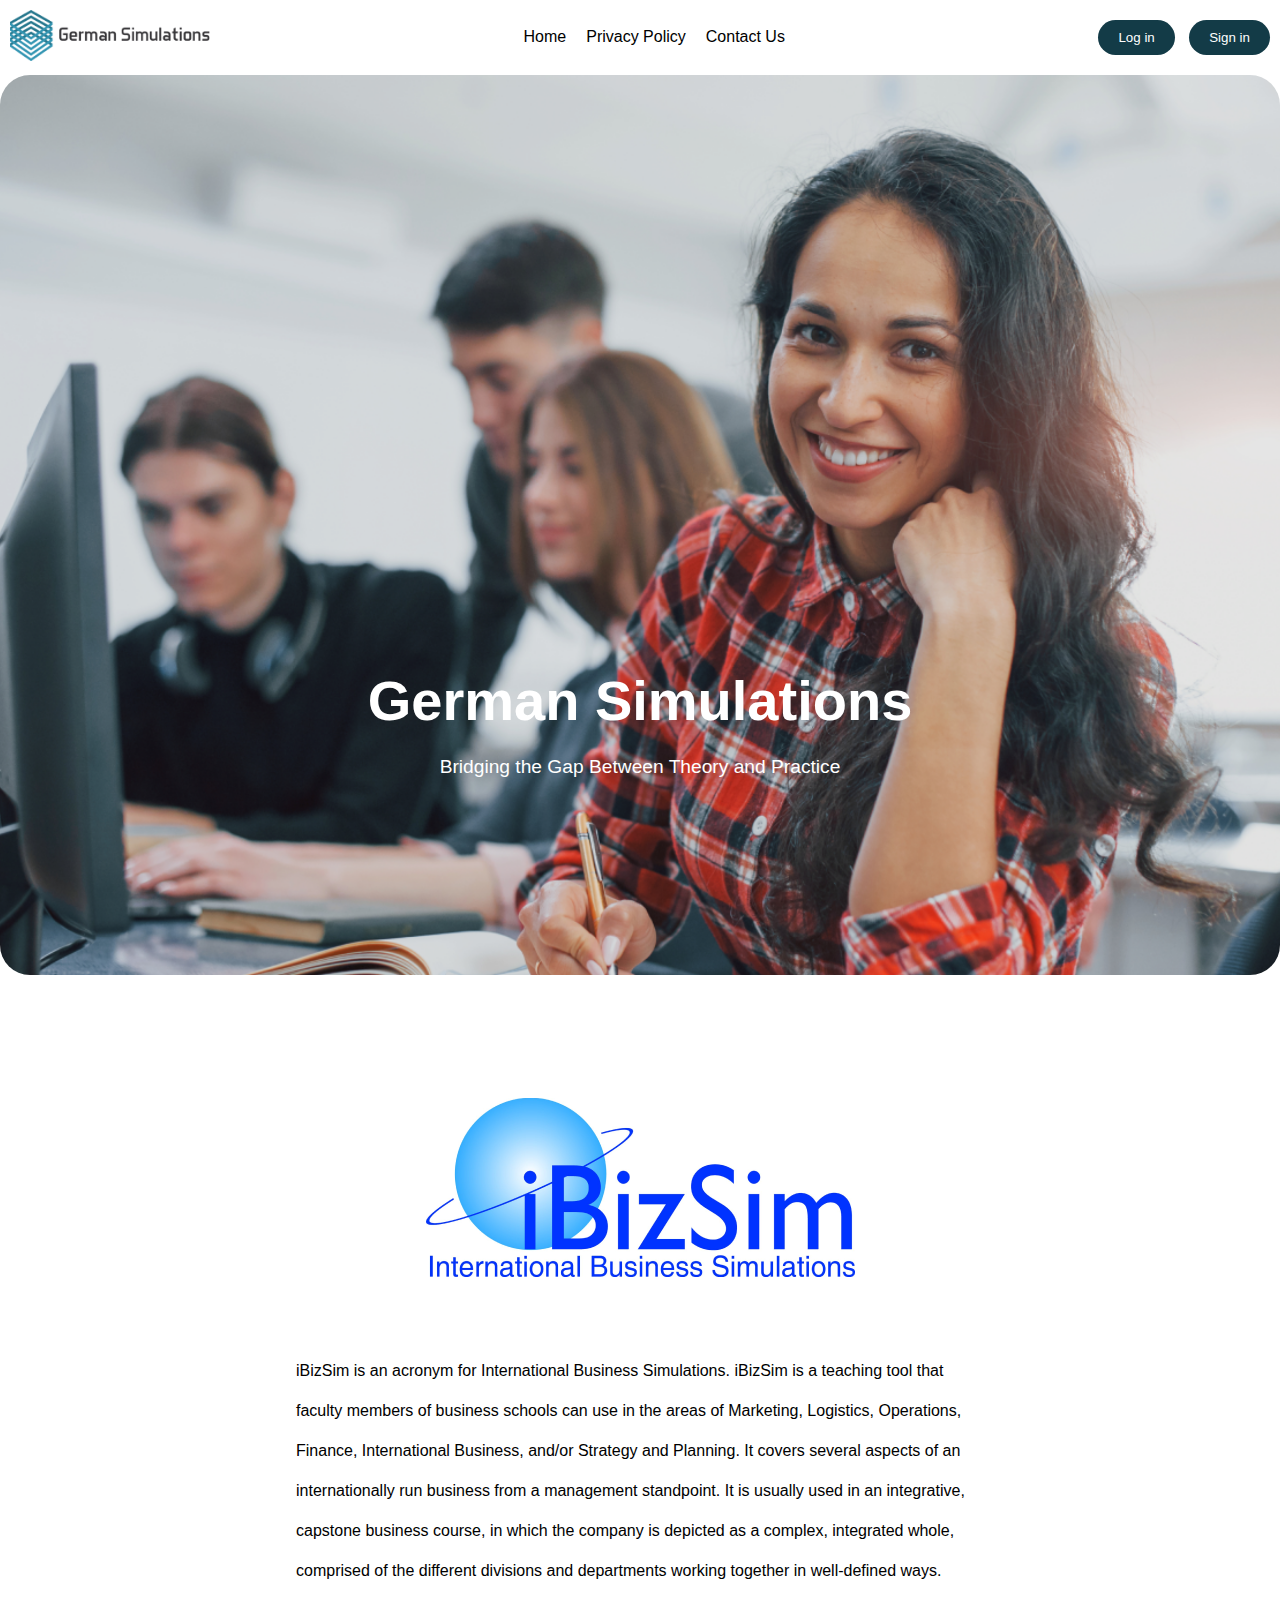
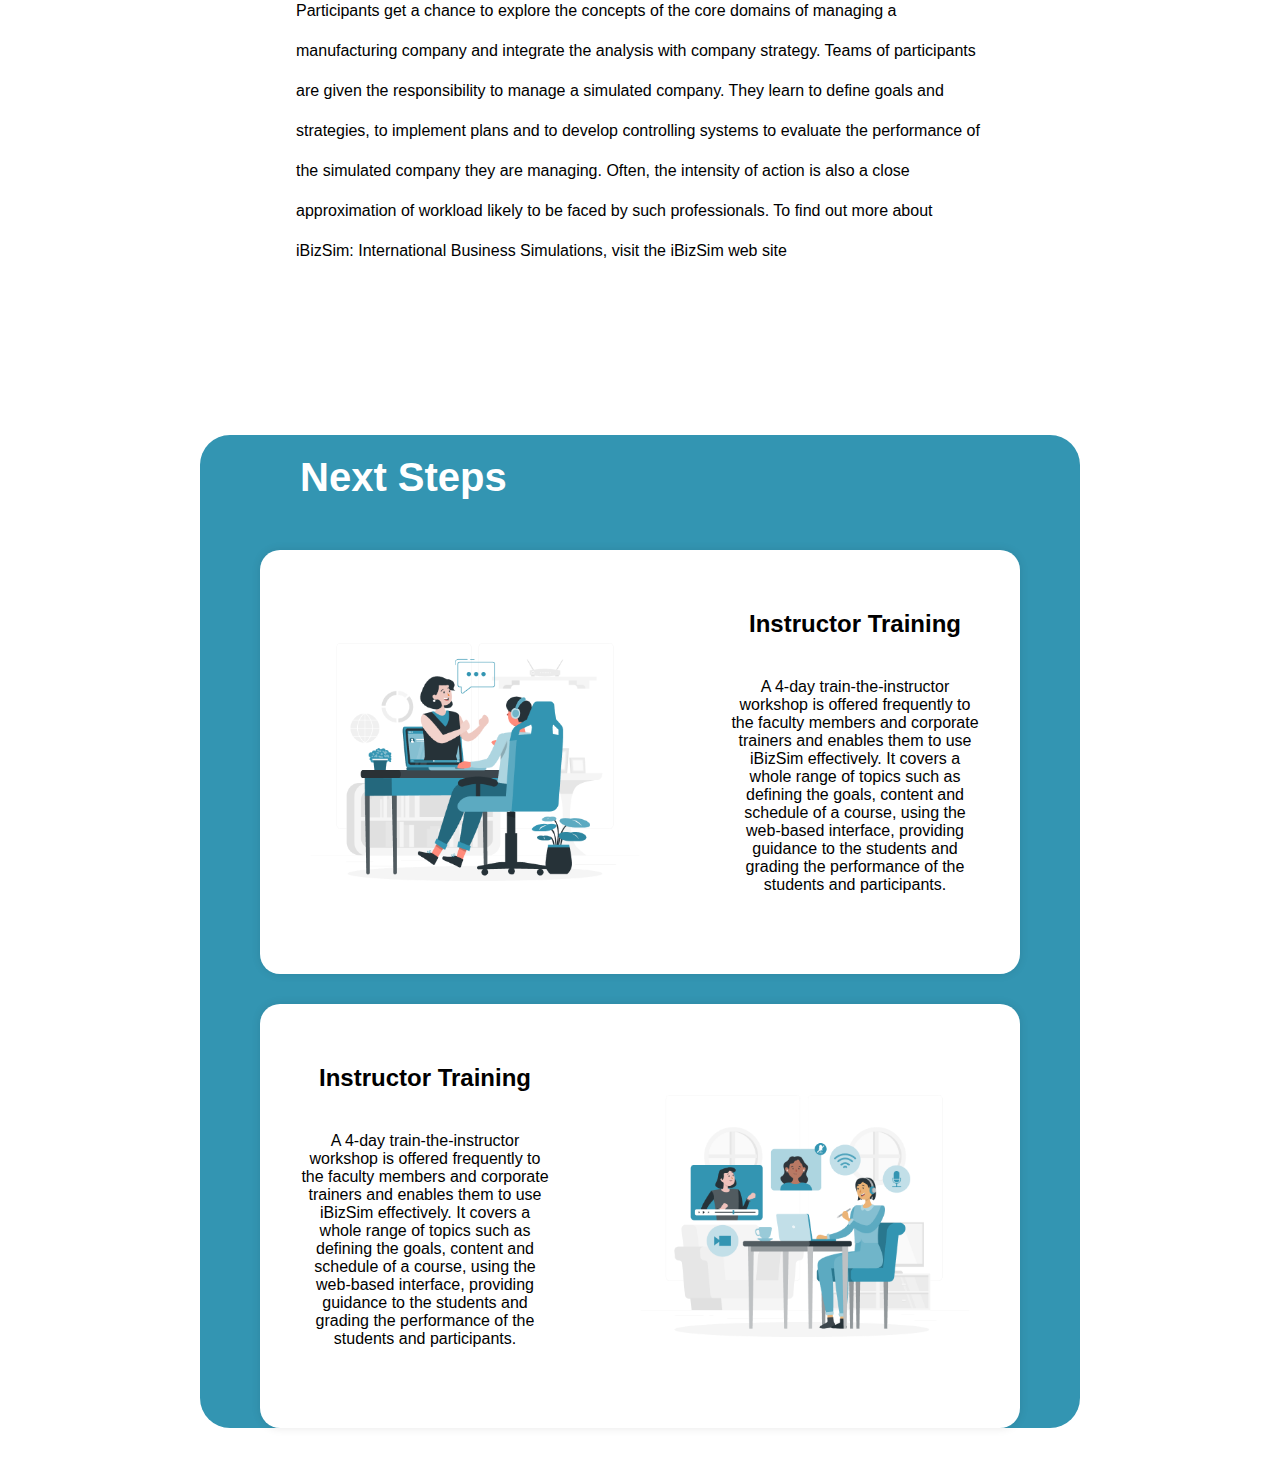
==== index.html @ 4145ba63 "complete half of the website" ====
<!DOCTYPE html>
<html lang="en">
<head>
    <meta charset="UTF-8">
    <meta name="viewport" content="width=device-width, initial-scale=1.0">
    <title>German Simulations </title>
    <link rel="stylesheet" href="style.css">
</head>
<body>
    <!-- navbar -->
    <nav class="navbar">
        <div class="navbar-logo">
            <img src="./assets/images/logo.png" alt="Logo">
        </div>
        <ul class="navbar-pages">
            <li><a href="#home">Home</a></li>
            <li><a href="#">Privacy Policy</a></li>
            <li><a href="#">Contact Us</a></li>
        </ul>
        <div class="navbar-buttons">
            <button> Log in </button>
            <button> Sign in </button>
        </div>
    </nav>
    <!-- navbar -->
    <!-- Home Section -->
    <section class="home-section">
        <div class="home-content">
            <h1>German Simulations</h1>
            <p>Bridging the Gap Between Theory and Practice</p>
        </div>
    </section>
    <!-- Home Section -->

    <!-- about section -->
 
    <!-- about section -->

    <!-- paragraph -->
    <section class="image-section">
        <div class="image-container">
            <img src="./assets/images/symbol.png" alt="Image">
        </div>
        <div class="text-container">
            <div class="paragraph-container">
                <p>
                    iBizSim is an acronym for International Business Simulations. iBizSim is a teaching tool that faculty members of business schools can use in the areas of Marketing, Logistics, Operations, Finance, International Business, and/or Strategy and Planning.
                    It covers several aspects of an internationally run business from a management standpoint. It is usually used in an integrative, capstone business course, in which the company is depicted as a complex, integrated whole, comprised of the different divisions and departments working together in well-defined ways. Participants get a chance to explore the concepts of the core domains of managing a manufacturing company and integrate the analysis with company strategy.
                    Teams of participants are given the responsibility to manage a simulated company. They learn to define goals and strategies, to implement plans and to develop controlling systems to evaluate the performance of the simulated company they are managing. Often, the intensity of action is also a close approximation of workload likely to be faced by such professionals.
                    To find out more about iBizSim: International Business Simulations, visit the iBizSim web site
                </p>
            </div>
        </div>
    </section>
    <!-- paragraph -->
    <!-- Next Steps -->
        <section class="container">
            <div class="container-content">
                <h1>Next Steps</h1>
            </div>
            <div class="card">
                <div class="left-part">
                    <img src="./assets/images/Group 8.png" alt="Image">
                </div>
                <div class="right-part">
                    <h2>Instructor Training</h2>
                    <p>A 4-day train-the-instructor workshop is offered frequently to the faculty members and corporate trainers and enables them to use iBizSim effectively. It covers a whole range of topics such as defining the goals, content and schedule of a course, using the web-based interface, providing guidance to the students and grading the performance of the students and participants.</p>
                </div>
            </div>
            <div class="card-2">
                <div class="right-part">
                    <h2>Instructor Training</h2>
                    <p>A 4-day train-the-instructor workshop is offered frequently to the faculty members and corporate trainers and enables them to use iBizSim effectively. It covers a whole range of topics such as defining the goals, content and schedule of a course, using the web-based interface, providing guidance to the students and grading the performance of the students and participants.</p>
                </div>
                <div class="left-part">
                    <img src="./assets/images/Group 7.png" alt="Image">
                </div>
            </div>
        </section>
    <!-- Next Steps -->

</body>
</html>
---- style.css ----
*{
    margin: 0;
    padding: 0;
    box-sizing: border-box;
}

body {
    margin: 0;
    font-family: Arial, sans-serif;
}

/* navabr */
.navbar {
    display: flex;
    justify-content: space-between;
    align-items: center;
    background-color: #fff;
    padding: 10px;
    margin: auto;
    border-radius: 30px;
}

.navbar-logo img {
    width: 200px; 
}

.navbar-pages {
    list-style: none;
    margin: 0;
    padding: 0;
    display: flex;
}

.navbar-pages li {
    margin-right: 20px;
}

.navbar-pages li:last-child {
    margin-right: 0;
}

.navbar-pages a {
    color: black;
    text-decoration: none;
}

.navbar-buttons button {
    padding: 10px 20px;
    background-color: #133B47;
    color: white;
    border: none;
    border-radius: 20px;
    cursor: pointer;
}

.navbar-buttons button:not(:last-child) {
    margin-right: 10px;
}
/* navabr */

/* home section */

.home-section {
    background-image:url(./assets/images/home.png); 
    background-size: cover;
    background-position: center;
    height: 100vh; 
    display: flex;
    justify-content: center;
    align-items: center;
    text-align: center;
    color: white;
    margin: auto;
    border-radius: 30px;
}

.home-content {
    max-width: 600px;
    padding-top: 400px;
}

.home-content h1 {
    font-size: 3.5rem;
    margin-bottom: 20px;
}

.home-content p {
    font-size: 1.2rem;
    line-height: 1.5;
}

/* home section */

/* about section  */

/* about section  */

/* Paraggraph */
.image-section {
    display: flex;
    flex-direction: column;
    justify-content: center;
    align-items: center;
    height: 100vh; 
    background-color: #ffffff;
    border-radius: 30px;
    margin: 80px 0px;
}

.image-container img {
    max-width: 100%; 
}

.text-container {
    background-color: #ffffff; 
    padding: 40px; 
    border-radius: 8px; 
    margin-top: 30px; 
    text-align: start; 
    max-width: 60%; 
}

.paragraph-container p {
    font-size: 1rem;
    line-height: 2.5;
}

/* Paragrapg */

/* Next Step */
    .container{
        background-color: #3395B2;
        margin: 20px 200px 20px 200px;
        border-radius: 30px;
    }

    .container-content{
        padding: 20px 100px 20px 100px;
    }

    .container .container-content h1{
        font-size: 2.5rem;
        color: #ffffff;
        font-weight:bold;
    }

    .card {
        max-width: 500px;
        background-color: white;
        border-radius: 20px;
        overflow: hidden;
        box-shadow: 0 0 10px rgba(0, 0, 0, 0.1);
        display: flex;
        justify-content: center;
        max-width: 100%;
        margin: 30px 60px 30px 60px;

    }

    .card-2{
        max-width: 500px;
        background-color: white;
        border-radius: 20px;
        overflow: hidden;
        box-shadow: 0 0 10px rgba(0, 0, 0, 0.1);
        display: flex;
        justify-content: center;
        max-width: 100%;
        margin: 30px 60px 30px 60px;
    }
    
    .left-part,
    .right-part {
        padding: 20px 50px 20px 50px;
    }
    
    .left-part {
        flex: 1;
        display: flex;
        justify-content: center;
        align-items: center;
        text-align: center;
    }
    
    .left-part img {
        max-width: 100%;
        max-height: 100%;
        object-fit: cover;
    }
    
    .right-part {
        flex: 1;
        object-fit: cover;
        padding: 60px 0px 60px 0px;
        
    }
    
    .right-part h2 {
        margin-top: 0;
        text-align: center;
        font-weight: bold;
    }
    
    .right-part p{
        text-align: center;
        padding: 40px 40px 20px 40px;
    }
    
/* Next Step */
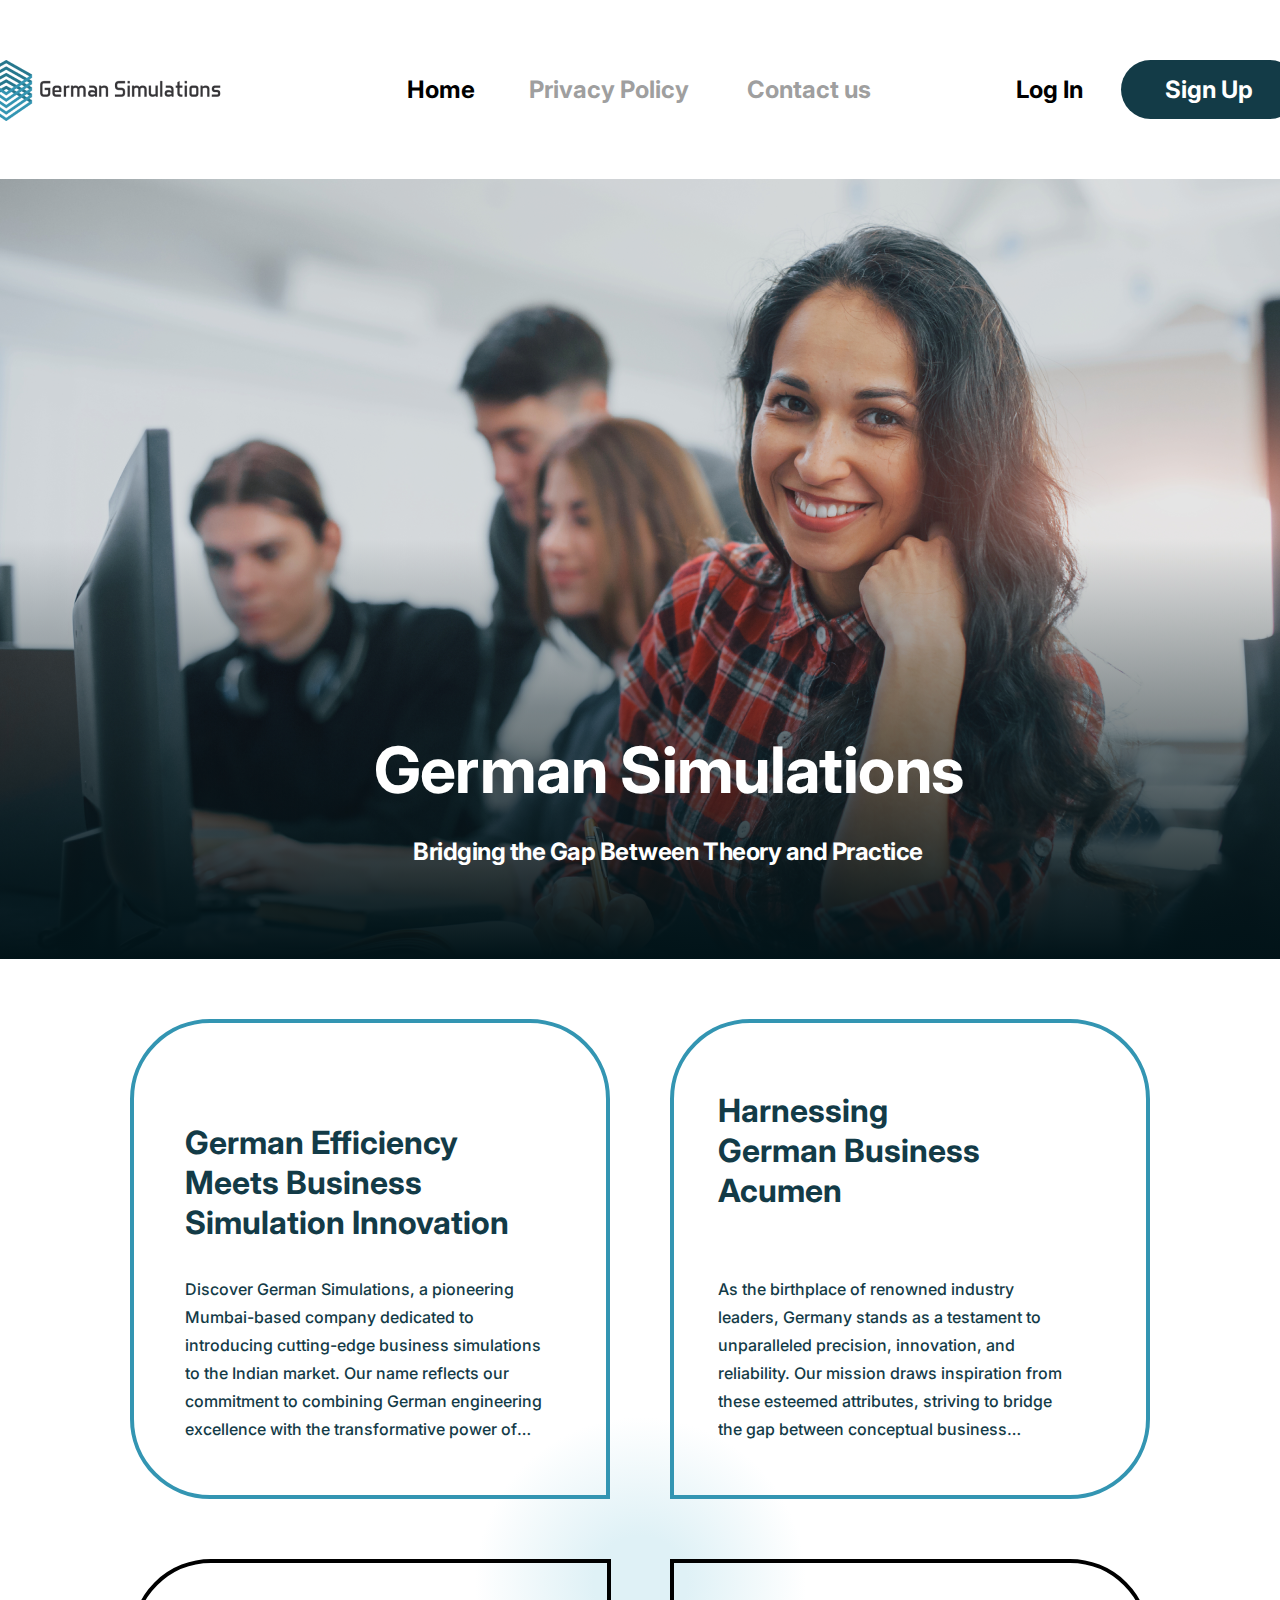
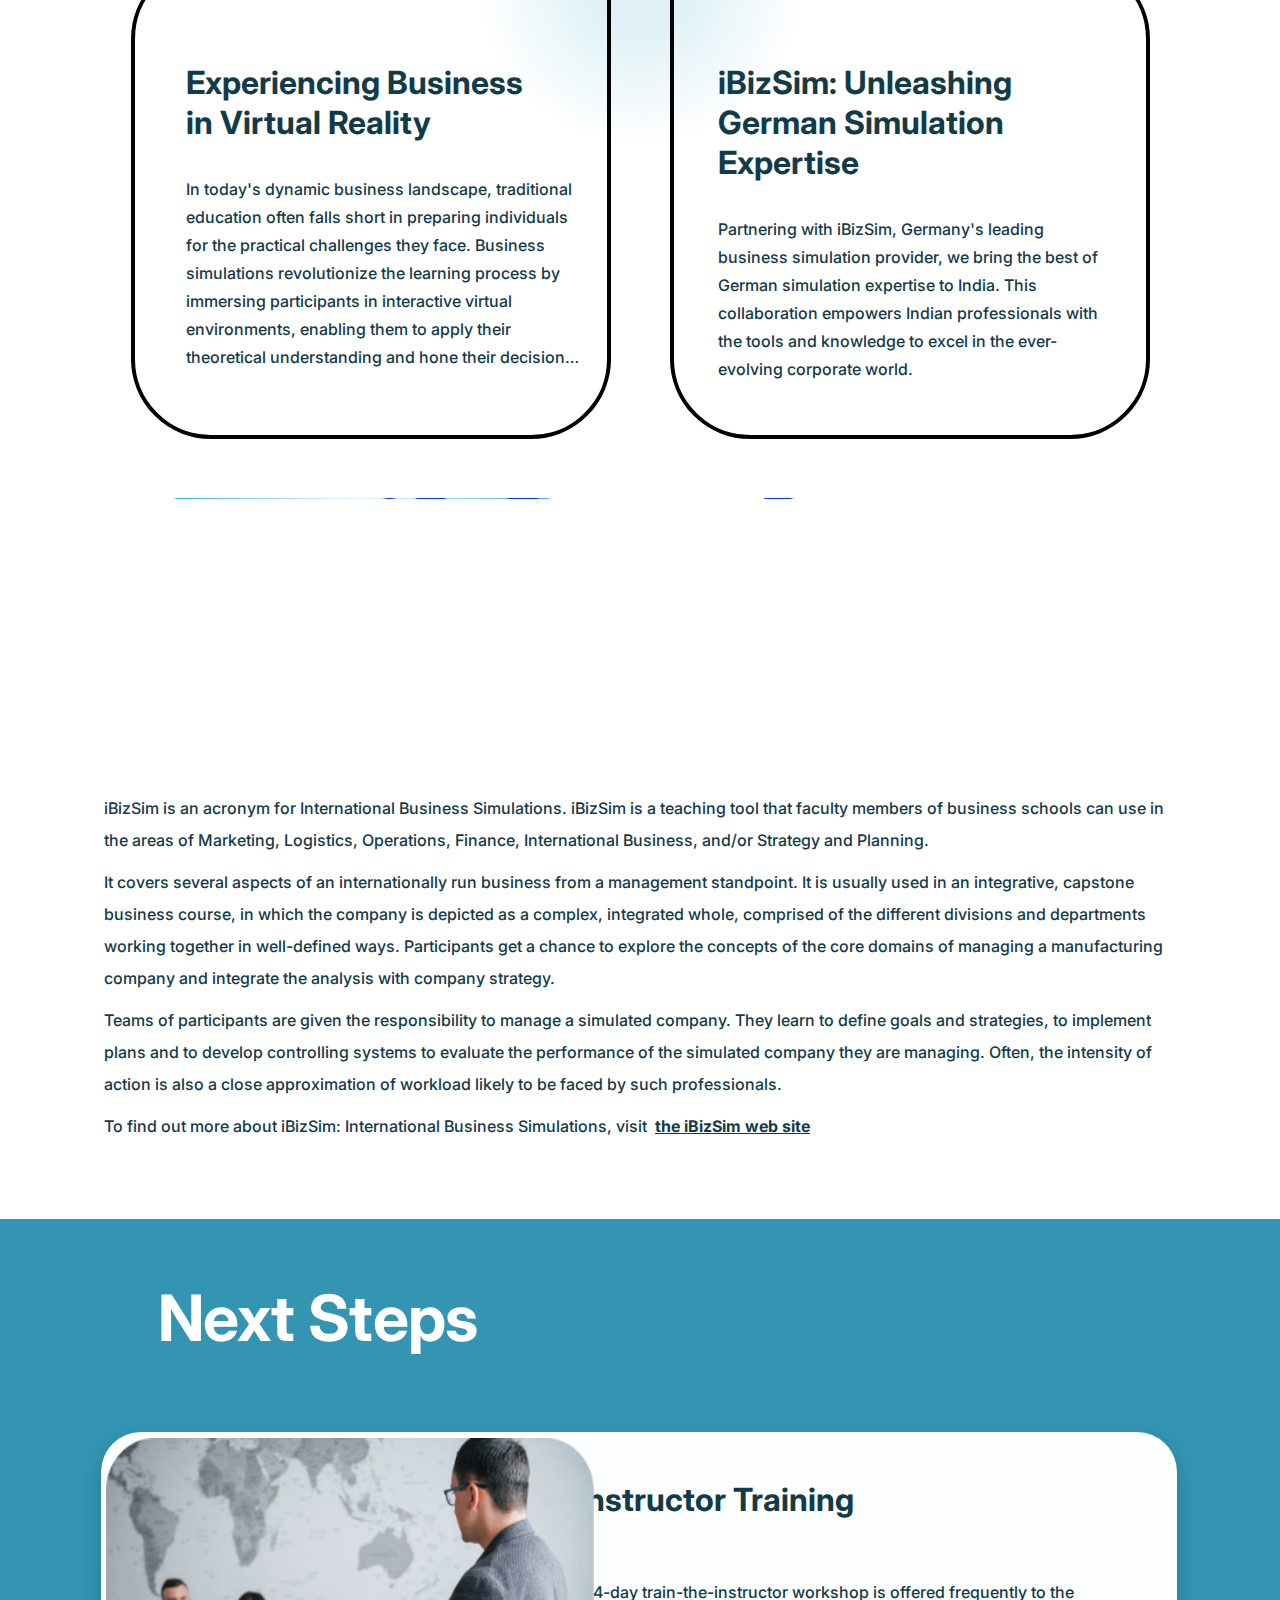
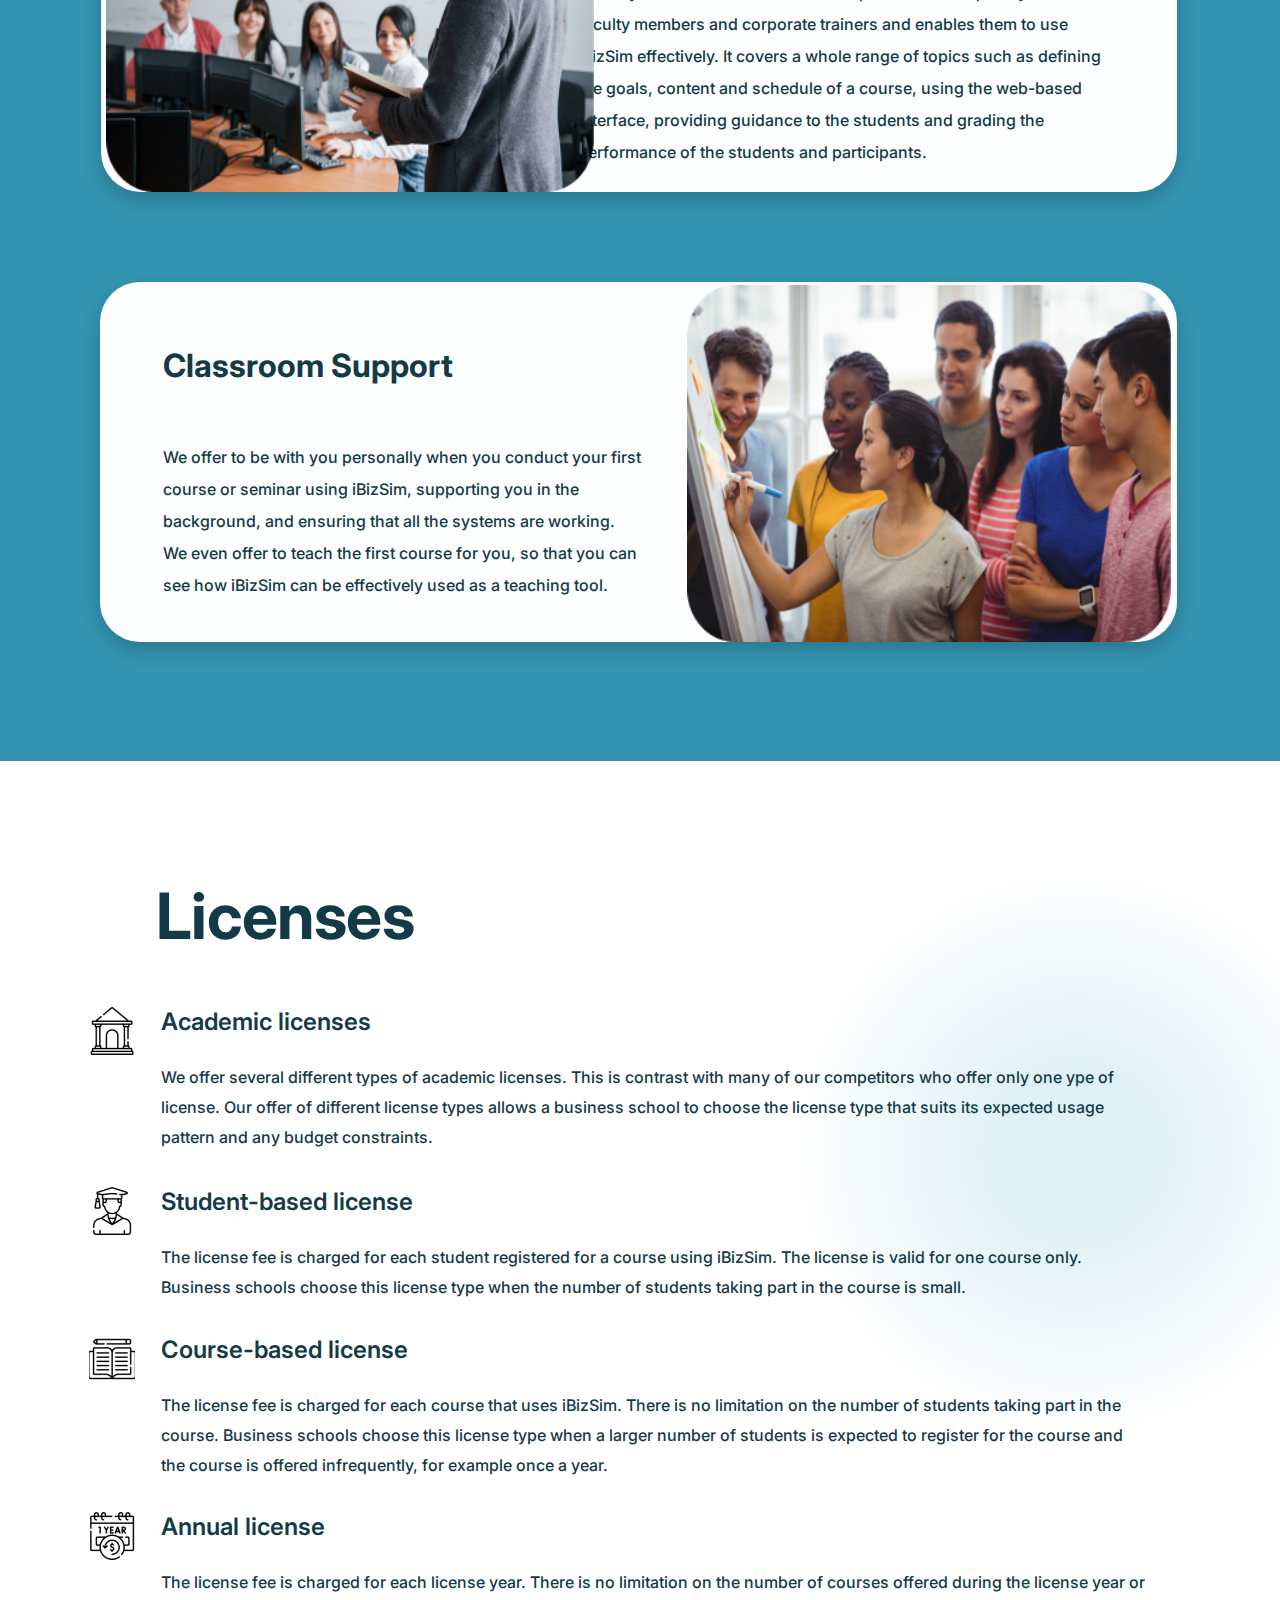
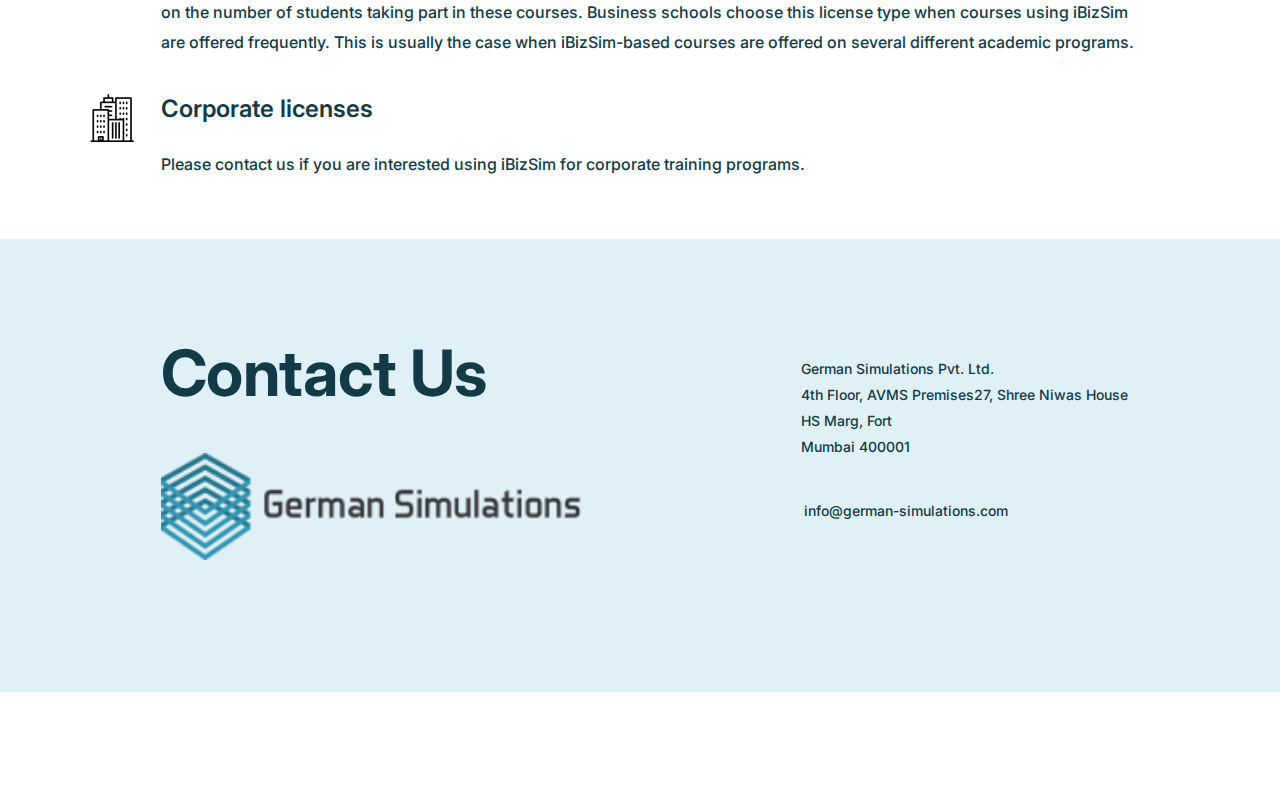
==== commit 59627125: "main Index file is done" ====
--- a/index.html
+++ b/index.html
@@ -1,83 +1,271 @@
-<!DOCTYPE html>
-<html lang="en">
+<html>
+
 <head>
-    <meta charset="UTF-8">
-    <meta name="viewport" content="width=device-width, initial-scale=1.0">
-    <title>German Simulations </title>
+    <meta charset="utf-8">
+    <meta name=description content="This site was generated with Anima. www.animaapp.com" />
+    <link rel="shortcut icon" type=image/png href="https://animaproject.s3.amazonaws.com/home/favicon.png" />
+    <meta name="viewport" content="width=1440, maximum-scale=1.0">
+    <link rel="shortcut icon" type="image/png" href="https://animaproject.s3.amazonaws.com/home/favicon.png">
     <link rel="stylesheet" href="style.css">
 </head>
-<body>
-    <!-- navbar -->
-    <nav class="navbar">
-        <div class="navbar-logo">
-            <img src="./assets/images/logo.png" alt="Logo">
-        </div>
-        <ul class="navbar-pages">
-            <li><a href="#home">Home</a></li>
-            <li><a href="#">Privacy Policy</a></li>
-            <li><a href="#">Contact Us</a></li>
-        </ul>
-        <div class="navbar-buttons">
-            <button> Log in </button>
-            <button> Sign in </button>
-        </div>
-    </nav>
-    <!-- navbar -->
-    <!-- Home Section -->
-    <section class="home-section">
-        <div class="home-content">
-            <h1>German Simulations</h1>
-            <p>Bridging the Gap Between Theory and Practice</p>
-        </div>
-    </section>
-    <!-- Home Section -->
-
-    <!-- about section -->
- 
-    <!-- about section -->
-
-    <!-- paragraph -->
-    <section class="image-section">
-        <div class="image-container">
-            <img src="./assets/images/symbol.png" alt="Image">
-        </div>
-        <div class="text-container">
-            <div class="paragraph-container">
-                <p>
-                    iBizSim is an acronym for International Business Simulations. iBizSim is a teaching tool that faculty members of business schools can use in the areas of Marketing, Logistics, Operations, Finance, International Business, and/or Strategy and Planning.
-                    It covers several aspects of an internationally run business from a management standpoint. It is usually used in an integrative, capstone business course, in which the company is depicted as a complex, integrated whole, comprised of the different divisions and departments working together in well-defined ways. Participants get a chance to explore the concepts of the core domains of managing a manufacturing company and integrate the analysis with company strategy.
-                    Teams of participants are given the responsibility to manage a simulated company. They learn to define goals and strategies, to implement plans and to develop controlling systems to evaluate the performance of the simulated company they are managing. Often, the intensity of action is also a close approximation of workload likely to be faced by such professionals.
-                    To find out more about iBizSim: International Business Simulations, visit the iBizSim web site
-                </p>
+
+<body style="margin: 0;background: #ffffff;"><input type="hidden" id="anPageName" name="page" value="german-3">
+    <div class="container-center-horizontal">
+        <div class="german-3 screen " data-id="1:654">
+            <div class="ellipse-1-cBLxex ellipse-1" data-id="1:655"></div>
+            <div class="rectangle-10-cBLxex rectangle-10" data-id="1:656"></div>
+            <div class="group-35-cBLxex" data-id="1:657"><img class="cheerful-brunette-gr-VUL63L anima-loading-result"
+                    data-id="1:658" src="./assets/images/home.png"
+                    alt="cheerful-brunette-group-young-people-casual-clothes-working-modern-office"
+                    onerror="this.style.visibility='hidden';" style="visibility: visible;">
+                <div class="contact-VUL63L" data-id="1:659">
+                    <div class="rectangle-7-jqZ4xx" data-id="1:660"></div><img
+                        class="line-1-jqZ4xx anima-loading-result" data-id="1:661"
+                        src="blob:null/0c5be0a2-3efd-4be8-be49-e475bd2fe56c" alt="Line 1"
+                        onerror="this.style.visibility='hidden';" style="visibility: visible;">
+                    <div class="group-32-jqZ4xx" data-id="1:662">
+                        <div class="contact-us-G2wJAz contact-us heading-1" data-id="1:663">Contact Us</div><img
+                            class="logo-german-simulations-2-G2wJAz anima-loading-result" data-id="1:664"
+                            src="./assets/images/logo.png" alt="Logo-German-Simulations 2"
+                            onerror="this.style.visibility='hidden';" style="visibility: visible;">
+                        <div class="infogerman-simulationscom-G2wJAz inter-medium-elephant-14px" data-id="1:665">
+                            info@german-simulations.com</div>
+                        <div class="flex-container-1666-G2wJAz" data-id="1:666-container">
+                            <div class="text0-1666-Ud1LRJ inter-medium-elephant-14px" data-id="1:666-text0"><span
+                                    class="span0-qr206N inter-medium-elephant-14px">German Simulations Pvt.
+                                    Ltd.<br></span></div>
+                            <div class="text1-1666-Ud1LRJ inter-medium-elephant-14px" data-id="1:666-text1"><span
+                                    class="span1-x9xtZW inter-medium-elephant-14px">4th Floor, AVMS Premises27, Shree
+                                    Niwas House<br></span></div>
+                            <div class="text2-1666-Ud1LRJ inter-medium-elephant-14px" data-id="1:666-text2"><span
+                                    class="span2-sMzVcm inter-medium-elephant-14px">HS Marg, Fort<br></span></div>
+                            <div class="text3-1666-Ud1LRJ inter-medium-elephant-14px" data-id="1:666-text3"><span
+                                    class="span3-hHz05Z inter-medium-elephant-14px">Mumbai 400001</span></div>
+                        </div><img class="location-G2wJAz anima-loading-result" data-id="1:667"
+                            src="blob:null/a628a843-8f19-4007-8391-7d70aaaebe7b" alt="Location"
+                            onerror="this.style.visibility='hidden';" style="visibility: visible;"><img
+                            class="email-G2wJAz anima-loading-result" data-id="1:668"
+                            src="blob:null/79863e03-24dd-4485-846d-84b7272f0af6" alt="Email"
+                            onerror="this.style.visibility='hidden';" style="visibility: visible;">
+                    </div>
+                    <div class="rectangle-11-jqZ4xx" data-id="1:669"></div>
+                </div>
+                <div class="top-VUL63L" data-id="1:670"><img class="logo-Fe4Pw2 anima-loading-result" data-id="1:671"
+                        src="./assets/images/logo.png" alt="logo"
+                        onerror="this.style.visibility='hidden';" style="visibility: visible;">
+                    <div class="center-Fe4Pw2" data-id="1:672">
+                        <div class="home-73qDqj" data-id="1:673">Home</div>
+                        <div class="privacy-policy-73qDqj" data-id="1:674">Privacy Policy</div>
+                        <div class="contact-us-73qDqj contact-us" data-id="1:675">Contact us</div>
+                    </div>
+                    <div class="login-Fe4Pw2" data-id="1:676">
+                        <div class="log-in-TRzB4R" data-id="1:677">Log In</div>
+                        <div class="group-5-TRzB4R" data-id="1:678">
+                            <div class="rectangle-3-EVsJRO" data-id="1:679"></div>
+                            <div class="sign-up-EVsJRO" data-id="1:680">Sign Up</div>
+                        </div>
+                    </div>
+                </div>
+                <div class="licenses-VUL63L licenses" data-id="1:681">
+                    <div class="ellipse-1-KKzJqU ellipse-1" data-id="1:682"></div>
+                    <div class="group-31-KKzJqU" data-id="1:683">
+                        <div class="group-17-DtM8lV" data-id="1:684">
+                            <div class="group-16-uWvJNp" data-id="1:685"><img class="museum-BQNwwV anima-loading-result"
+                                    data-id="1:686" src="./assets/images/Museum.png" alt="Museum"
+                                    onerror="this.style.visibility='hidden';" style="visibility: visible;">
+                                <div class="group-15-BQNwwV" data-id="1:687">
+                                    <div class="academic-licenses-fGebN8 inter-semi-bold-elephant-24px" data-id="1:688">
+                                        Academic licenses</div>
+                                    <p class="we-offer-several-dif-fGebN8 body-copy" data-id="1:689">We offer several
+                                        different types of academic licenses. This is contrast with many of our
+                                        competitors who offer only one ype of license. Our offer of different license
+                                        types allows a business school to choose the license type that suits its
+                                        expected usage pattern and any budget constraints.</p>
+                                </div>
+                            </div>
+                        </div>
+                        <div class="group-18-DtM8lV" data-id="1:690"><img class="graduated-E24kuO anima-loading-result"
+                                data-id="1:691" src="./assets/images/Graduated.png" alt="Graduated"
+                                onerror="this.style.visibility='hidden';" style="visibility: visible;">
+                            <div class="group-14-E24kuO" data-id="1:692">
+                                <div class="student-based-license-ecBfkF inter-semi-bold-elephant-24px" data-id="1:693">
+                                    Student-based license</div>
+                                <p class="the-license-fee-is-c-ecBfkF the-license-fee-is-c body-copy" data-id="1:694">
+                                    The license fee is charged for each student registered for a course using iBizSim.
+                                    The license is valid for one course only. Business schools choose this license type
+                                    when the number of students taking part in the course is small.</p>
+                            </div>
+                        </div>
+                        <div class="group-19-DtM8lV" data-id="1:695">
+                            <div class="group-13-dF096D" data-id="1:696">
+                                <div class="course-based-license-oK7gds inter-semi-bold-elephant-24px" data-id="1:697">
+                                    Course-based license</div>
+                                <p class="the-license-fee-is-c-oK7gds the-license-fee-is-c body-copy" data-id="1:698">
+                                    The license fee is charged for each course that uses iBizSim. There is no limitation
+                                    on the number of students taking part in the course. Business schools choose this
+                                    license type when a larger number of students is expected to register for the course
+                                    and the course is offered infrequently, for example once a year.</p>
+                            </div><img class="homework-dF096D anima-loading-result" data-id="1:699"
+                                src="./assets/images/Homework.png" alt="Homework"
+                                onerror="this.style.visibility='hidden';" style="visibility: visible;">
+                        </div>
+                        <div class="group-20-DtM8lV" data-id="1:700">
+                            <div class="group-12-oGoguE" data-id="1:701">
+                                <div class="annual-license-lPxzrt inter-semi-bold-elephant-24px" data-id="1:702">Annual
+                                    license</div>
+                                <p class="the-license-fee-is-c-lPxzrt the-license-fee-is-c body-copy" data-id="1:703">
+                                    The license fee is charged for each license year. There is no limitation on the
+                                    number of courses offered during the license year or on the number of students
+                                    taking part in these courses. Business schools choose this license type when courses
+                                    using iBizSim are offered frequently. This is usually the case when iBizSim-based
+                                    courses are offered on several different academic programs.</p>
+                            </div><img class="subscription-oGoguE anima-loading-result" data-id="1:704"
+                                src="./assets/images/Subscription.png" alt="Subscription"
+                                onerror="this.style.visibility='hidden';" style="visibility: visible;">
+                        </div>
+                        <div class="group-21-DtM8lV" data-id="1:705">
+                            <div class="group-11-8hjfXH" data-id="1:706">
+                                <div class="corporate-licenses-LIbQQy inter-semi-bold-elephant-24px" data-id="1:707">
+                                    Corporate licenses</div>
+                                <p class="please-contact-us-if-LIbQQy body-copy" data-id="1:708">Please contact us if
+                                    you are interested using iBizSim for corporate training programs.</p>
+                            </div><img class="skyline-8hjfXH anima-loading-result" data-id="1:709"
+                                src="./assets/images/Skyline.png" alt="Skyline"
+                                onerror="this.style.visibility='hidden';" style="visibility: visible;">
+                        </div>
+                        <div class="licenses-DtM8lV licenses heading-1" data-id="1:710">Licenses</div>
+                    </div>
+                    <div class="rectangle-10-KKzJqU rectangle-10" data-id="1:711"></div>
+                </div>
+                <div class="ibizsim-VUL63L" data-id="1:712"><img
+                        class="i-biz-sim_-symbol_1920x803-1-JVMnbz anima-loading-result" data-id="1:713"
+                        src="blob:null/6fa53001-6d07-4c17-b419-1b9bda864199" alt="iBizSim_Symbol_1920x803 1"
+                        onerror="this.style.visibility='hidden';" style="visibility: visible;"><img
+                        class="line-2-JVMnbz anima-loading-result" data-id="1:714"
+                        src="./assets/images/symbol.png" alt="Line 2"
+                        onerror="this.style.visibility='hidden';" style="visibility: visible;">
+                    <div class="flex-container-1715-JVMnbz" data-id="1:715-container">
+                        <div class="text0-1715-ju7Dyw body-copy" data-id="1:715-text0"><span
+                                class="span0-M4yS7j body-copy">iBizSim is an acronym for International Business
+                                Simulations. iBizSim is a teaching tool that faculty members of business schools can use
+                                in the areas of Marketing, Logistics, Operations, Finance, International Business,
+                                and/or Strategy and Planning.<br></span></div>
+                        <div class="text1-1715-ju7Dyw body-copy" data-id="1:715-text1"><span
+                                class="span1-3CceJv body-copy">It covers several aspects of an internationally run
+                                business from a management standpoint. It is usually used in an integrative, capstone
+                                business course, in which the company is depicted as a complex, integrated whole,
+                                comprised of the different divisions and departments working together in well-defined
+                                ways. Participants get a chance to explore the concepts of the core domains of managing
+                                a manufacturing company and integrate the analysis with company strategy.<br></span>
+                        </div>
+                        <div class="text2-1715-ju7Dyw body-copy" data-id="1:715-text2"><span
+                                class="span2-rCNJQh body-copy">Teams of participants are given the responsibility to
+                                manage a simulated company. They learn to define goals and strategies, to implement
+                                plans and to develop controlling systems to evaluate the performance of the simulated
+                                company they are managing. Often, the intensity of action is also a close approximation
+                                of workload likely to be faced by such professionals.<br></span></div>
+                        <div class="text3-1715-ju7Dyw body-copy" data-id="1:715-text3"><span
+                                class="span3-c3PraI body-copy">To find out more about iBizSim: International Business
+                                Simulations, visit</span><span class="span4-c3PraI inter-bold-elephant-16px">&nbsp;
+                            </span><a href="http://www.ibizsim.com/" target="_blank"><span
+                                    class="span5-c3PraI inter-bold-elephant-16px">the iBizSim web site<br></span></a>
+                        </div>
+                        <div class="text4-1715-ju7Dyw body-copy" data-id="1:715-text4"><a href="http://www.ibizsim.com/"
+                                target="_blank"><span class="span6-nzIxqv inter-bold-elephant-16px"><br></span></a>
+                        </div>
+                        <div class="text5-1715-ju7Dyw body-copy" data-id="1:715-text5"><a href="http://www.ibizsim.com/"
+                                target="_blank"><span class="span7-Nkx1wE inter-bold-elephant-16px"></span></a></div>
+                    </div>
+                </div>
+                <div class="x4-points-VUL63L" data-id="1:716">
+                    <div class="group-28-Q5fwfL" data-id="1:717">
+                        <div class="rectangle-7-Gx1fVK" data-id="1:718"></div>
+                        <p class="german-efficiency-me-Gx1fVK inter-bold-elephant-32px" data-id="1:719">German
+                            Efficiency Meets Business Simulation Innovation</p>
+                        <p class="discover-german-simu-Gx1fVK body-copy" data-id="1:720">Discover German Simulations,
+                            a pioneering Mumbai-based company dedicated to introducing cutting-edge business simulations
+                            to the Indian market. Our name reflects our commitment to combining German engineering
+                            excellence with the transformative power of simulations.</p>
+                    </div>
+                    <div class="group-27-Q5fwfL" data-id="1:721">
+                        <div class="rectangle-8-xlSilE" data-id="1:722"></div>
+                        <div class="harnessing-german-business-acumen-xlSilE inter-bold-elephant-32px" data-id="1:723">
+                            Harnessing German Business Acumen</div>
+                        <p class="as-the-birthplace-of-xlSilE body-copy" data-id="1:724">As the birthplace of renowned
+                            industry leaders,
+                            Germany stands as a testament to unparalleled precision,
+                            innovation,
+                            and reliability. Our mission draws inspiration from these esteemed attributes,
+                            striving to bridge the gap between conceptual business knowledge and real-world industry
+                            practices.</p>
+                    </div>
+                    <div class="group-26-Q5fwfL" data-id="1:725">
+                        <p class="i-biz-sim-unleashing-f28npe inter-bold-elephant-32px" data-id="1:726">iBizSim:
+                            Unleashing German Simulation Expertise</p>
+                        <p class="partnering-with-i-bi-f28npe body-copy" data-id="1:727">Partnering with iBizSim,
+                            Germany's leading business simulation provider, we bring the best of German simulation
+                            expertise to India. This collaboration empowers Indian professionals with the tools and
+                            knowledge to excel in the ever-evolving corporate world.</p>
+
+                        <div class="rectangle-9-f28npe rectangle-9" data-id="1:728"></div>
+                    </div>
+                    <div class="group-25-Q5fwfL" data-id="1:729">
+                        <p class="experiencing-business-in-virtual-reality-EncIax inter-bold-elephant-32px"
+                            data-id="1:730">Experiencing Business in Virtual Reality</p>
+                        <p class="in-todays-dynamic-bu-EncIax body-copy" data-id="1:731">In today's dynamic business
+                            landscape, traditional education often falls short in preparing individuals for the
+                            practical challenges they face. Business simulations revolutionize the learning process by
+                            immersing participants in interactive virtual environments, enabling them to apply their
+                            theoretical understanding and hone their decision-making skills in a risk-free setting</p>
+
+                        <div class="rectangle-10-EncIax rectangle-10" data-id="1:732"></div>
+                    </div>
+                    <div class="rectangle-10-Q5fwfL rectangle-10" data-id="1:733"></div>
+                </div>
+            </div>
+            <div class="rectangle-7-cBLxex" data-id="1:734"></div>
+            <h1 class="title-cBLxex heading-1" data-id="1:735">German Simulations</h1>
+            <p class="bridging-the-gap-bet-cBLxex" data-id="1:736">Bridging the Gap Between Theory and Practice</p>
+            <div class="group-36-cBLxex" data-id="1:737">
+                <div class="next-steps-EMKh5E next-steps" data-id="1:738">
+                    <div class="rectangle-7-tZMHzd" data-id="1:739"></div>
+                    <div class="next-steps-tZMHzd next-steps heading-1" data-id="1:740">Next Steps</div>
+                    <div class="group-34-tZMHzd" data-id="1:741">
+                        <div class="rectangle-5-YZmkXI" data-id="1:742"></div>
+                        <div class="group-33-YZmkXI" data-id="1:743">
+                            <div class="instructor-training-0x5Gfu inter-bold-elephant-32px" data-id="1:744">Instructor
+                                Training</div>
+                            <p class="a-4-day-train-the-in-0x5Gfu body-copy" data-id="1:745">A 4-day
+                                train-the-instructor workshop is offered frequently to the faculty members and corporate
+                                trainers and enables them to use iBizSim effectively. It covers a whole range of topics
+                                such as defining the goals,
+                                content and schedule of a course,
+                                using the web-based interface,
+                                providing guidance to the students and grading the performance of the students and
+                                participants.</p>
+                        </div>
+                    </div>
+                    <div class="group-30-tZMHzd" data-id="1:746">
+                        <div class="rectangle-4-dWyMRa" data-id="1:747"></div>
+                        <div class="classroom-support-dWyMRa inter-bold-elephant-32px" data-id="1:748">Classroom Support
+                        </div>
+                        <p class="we-offer-to-be-with-dWyMRa body-copy" data-id="1:749">We offer to be with you
+                            personally when you conduct your first course or seminar using iBizSim,
+                            supporting you in the background,
+                            and ensuring that all the systems are working. We even offer to teach the first course for
+                            you,
+                            so that you can see how iBizSim can be effectively used as a teaching tool.</p>
+                    </div>
+                    <div class="rectangle-9-tZMHzd rectangle-9" data-id="1:750"></div>
+                </div><img class="group-8-EMKh5E anima-loading-result" data-id="1:751"
+                    src="./assets/images/jjs.png" alt="Group 8"
+                    onerror="this.style.visibility='hidden';" style="visibility: visible;"><img
+                    class="group-7-EMKh5E anima-loading-result" data-id="1:1038"
+                    src="./assets/images/cs.png" alt="Group 7"
+                    onerror="this.style.visibility='hidden';" style="visibility: visible;">
             </div>
         </div>
-    </section>
-    <!-- paragraph -->
-    <!-- Next Steps -->
-        <section class="container">
-            <div class="container-content">
-                <h1>Next Steps</h1>
-            </div>
-            <div class="card">
-                <div class="left-part">
-                    <img src="./assets/images/Group 8.png" alt="Image">
-                </div>
-                <div class="right-part">
-                    <h2>Instructor Training</h2>
-                    <p>A 4-day train-the-instructor workshop is offered frequently to the faculty members and corporate trainers and enables them to use iBizSim effectively. It covers a whole range of topics such as defining the goals, content and schedule of a course, using the web-based interface, providing guidance to the students and grading the performance of the students and participants.</p>
-                </div>
-            </div>
-            <div class="card-2">
-                <div class="right-part">
-                    <h2>Instructor Training</h2>
-                    <p>A 4-day train-the-instructor workshop is offered frequently to the faculty members and corporate trainers and enables them to use iBizSim effectively. It covers a whole range of topics such as defining the goals, content and schedule of a course, using the web-based interface, providing guidance to the students and grading the performance of the students and participants.</p>
-                </div>
-                <div class="left-part">
-                    <img src="./assets/images/Group 7.png" alt="Image">
-                </div>
-            </div>
-        </section>
-    <!-- Next Steps -->
-
+    </div>
 </body>
-</html>
+
+</html>--- a/style.css
+++ b/style.css
@@ -1,209 +1,1530 @@
-*{
-    margin: 0;
-    padding: 0;
+@import url("https://cdnjs.cloudflare.com/ajax/libs/meyer-reset/2.0/reset.min.css");
+
+@import url("https://fonts.googleapis.com/css?family=Inter:500,700,600");
+
+.screen textarea:focus,
+.screen input:focus {
+    outline: none;
+}
+
+.screen * {
+    -webkit-font-smoothing: antialiased;
     box-sizing: border-box;
 }
 
-body {
-    margin: 0;
-    font-family: Arial, sans-serif;
-}
-
-/* navabr */
-.navbar {
+.screen div {
+    -webkit-text-size-adjust: none;
+}
+
+.component-wrapper a {
+    display: contents;
+    pointer-events: auto;
+    text-decoration: none;
+}
+
+.component-wrapper * {
+    -webkit-font-smoothing: antialiased;
+    box-sizing: border-box;
+    pointer-events: none;
+}
+
+.component-wrapper a *,
+.component-wrapper input,
+.component-wrapper video,
+.component-wrapper iframe {
+    pointer-events: auto;
+}
+
+.component-wrapper.not-ready,
+.component-wrapper.not-ready * {
+    visibility: hidden !important;
+}
+
+.screen a {
+    display: contents;
+    text-decoration: none;
+}
+
+.full-width-a {
+    width: 100%;
+}
+
+.full-height-a {
+    height: 100%;
+}
+
+.container-center-vertical {
+    align-items: center;
     display: flex;
-    justify-content: space-between;
+    flex-direction: row;
+    height: 100%;
+    pointer-events: none;
+}
+
+.container-center-vertical>* {
+    flex-shrink: 0;
+    pointer-events: auto;
+}
+
+.container-center-horizontal {
+    display: flex;
+    flex-direction: row;
+    justify-content: center;
+    pointer-events: none;
+    width: 100%;
+}
+
+.container-center-horizontal>* {
+    flex-shrink: 0;
+    pointer-events: auto;
+}
+
+.auto-animated div {
+    --z-index: -1;
+    opacity: 0;
+    position: absolute;
+}
+
+.auto-animated input {
+    --z-index: -1;
+    opacity: 0;
+    position: absolute;
+}
+
+.auto-animated .container-center-vertical,
+.auto-animated .container-center-horizontal {
+    opacity: 1;
+}
+
+.overlay-base {
+    display: none;
+    height: 100%;
+    opacity: 0;
+    position: fixed;
+    top: 0;
+    width: 100%;
+}
+
+.overlay-base.animate-appear {
     align-items: center;
-    background-color: #fff;
-    padding: 10px;
-    margin: auto;
-    border-radius: 30px;
-}
-
-.navbar-logo img {
-    width: 200px; 
-}
-
-.navbar-pages {
-    list-style: none;
-    margin: 0;
-    padding: 0;
-    display: flex;
-}
-
-.navbar-pages li {
-    margin-right: 20px;
-}
-
-.navbar-pages li:last-child {
-    margin-right: 0;
-}
-
-.navbar-pages a {
-    color: black;
-    text-decoration: none;
-}
-
-.navbar-buttons button {
-    padding: 10px 20px;
-    background-color: #133B47;
-    color: white;
-    border: none;
-    border-radius: 20px;
-    cursor: pointer;
-}
-
-.navbar-buttons button:not(:last-child) {
-    margin-right: 10px;
-}
-/* navabr */
-
-/* home section */
-
-.home-section {
-    background-image:url(./assets/images/home.png); 
-    background-size: cover;
-    background-position: center;
-    height: 100vh; 
-    display: flex;
-    justify-content: center;
-    align-items: center;
-    text-align: center;
-    color: white;
-    margin: auto;
-    border-radius: 30px;
-}
-
-.home-content {
-    max-width: 600px;
-    padding-top: 400px;
-}
-
-.home-content h1 {
-    font-size: 3.5rem;
-    margin-bottom: 20px;
-}
-
-.home-content p {
-    font-size: 1.2rem;
-    line-height: 1.5;
-}
-
-/* home section */
-
-/* about section  */
-
-/* about section  */
-
-/* Paraggraph */
-.image-section {
+    animation: reveal 0.3s ease-in-out 1 normal forwards;
     display: flex;
     flex-direction: column;
     justify-content: center;
-    align-items: center;
-    height: 100vh; 
-    background-color: #ffffff;
-    border-radius: 30px;
-    margin: 80px 0px;
-}
-
-.image-container img {
-    max-width: 100%; 
-}
-
-.text-container {
-    background-color: #ffffff; 
-    padding: 40px; 
-    border-radius: 8px; 
-    margin-top: 30px; 
-    text-align: start; 
-    max-width: 60%; 
-}
-
-.paragraph-container p {
-    font-size: 1rem;
-    line-height: 2.5;
-}
-
-/* Paragrapg */
-
-/* Next Step */
-    .container{
-        background-color: #3395B2;
-        margin: 20px 200px 20px 200px;
-        border-radius: 30px;
+    opacity: 0;
+}
+
+.overlay-base.animate-disappear {
+    animation: reveal 0.3s ease-in-out 1 reverse forwards;
+    display: block;
+    opacity: 1;
+    pointer-events: none;
+}
+
+.overlay-base.animate-disappear * {
+    pointer-events: none;
+}
+
+@keyframes reveal {
+    from {
+        opacity: 0
     }
 
-    .container-content{
-        padding: 20px 100px 20px 100px;
+    to {
+        opacity: 1
     }
-
-    .container .container-content h1{
-        font-size: 2.5rem;
-        color: #ffffff;
-        font-weight:bold;
-    }
-
-    .card {
-        max-width: 500px;
-        background-color: white;
-        border-radius: 20px;
-        overflow: hidden;
-        box-shadow: 0 0 10px rgba(0, 0, 0, 0.1);
-        display: flex;
-        justify-content: center;
-        max-width: 100%;
-        margin: 30px 60px 30px 60px;
-
-    }
-
-    .card-2{
-        max-width: 500px;
-        background-color: white;
-        border-radius: 20px;
-        overflow: hidden;
-        box-shadow: 0 0 10px rgba(0, 0, 0, 0.1);
-        display: flex;
-        justify-content: center;
-        max-width: 100%;
-        margin: 30px 60px 30px 60px;
-    }
-    
-    .left-part,
-    .right-part {
-        padding: 20px 50px 20px 50px;
-    }
-    
-    .left-part {
-        flex: 1;
-        display: flex;
-        justify-content: center;
-        align-items: center;
-        text-align: center;
-    }
-    
-    .left-part img {
-        max-width: 100%;
-        max-height: 100%;
-        object-fit: cover;
-    }
-    
-    .right-part {
-        flex: 1;
-        object-fit: cover;
-        padding: 60px 0px 60px 0px;
-        
-    }
-    
-    .right-part h2 {
-        margin-top: 0;
-        text-align: center;
-        font-weight: bold;
-    }
-    
-    .right-part p{
-        text-align: center;
-        padding: 40px 40px 20px 40px;
-    }
-    
-/* Next Step */+}
+
+.animate-nodelay {
+    animation-delay: 0s;
+}
+
+.align-self-flex-start {
+    align-self: flex-start;
+}
+
+.align-self-flex-end {
+    align-self: flex-end;
+}
+
+.align-self-flex-center {
+    align-self: flex-center;
+}
+
+.valign-text-middle {
+    display: flex;
+    flex-direction: column;
+    justify-content: center;
+}
+
+.valign-text-bottom {
+    display: flex;
+    flex-direction: column;
+    justify-content: flex-end;
+}
+
+input:focus {
+    outline: none;
+}
+
+.listeners-active,
+.listeners-active * {
+    pointer-events: auto;
+}
+
+.hidden,
+.hidden * {
+    pointer-events: none;
+    visibility: hidden;
+}
+
+.smart-layers-pointers,
+.smart-layers-pointers * {
+    pointer-events: auto;
+    visibility: visible;
+}
+
+.listeners-active-click,
+.listeners-active-click * {
+    cursor: pointer;
+}
+
+* {
+    box-sizing: border-box;
+}
+
+:root {
+    --black: #000000;
+    --boston-blue: #3395b2;
+    --elephant: #133b47;
+    --white: #ffffff;
+
+    --font-size-l: 24px;
+    --font-size-m: 16px;
+    --font-size-s: 14px;
+    --font-size-xl: 32px;
+    --font-size-xxl: 64px;
+
+    --font-family-inter: "Inter", Helvetica;
+}
+
+.heading-1 {
+    font-family: var(--font-family-inter);
+    font-size: var(--font-size-xxl);
+    font-style: normal;
+    font-weight: 700;
+    letter-spacing: -0.64px;
+}
+
+.body-copy {
+    font-family: var(--font-family-inter);
+    font-size: var(--font-size-m);
+    font-style: normal;
+    font-weight: 500;
+    letter-spacing: 0px;
+}
+
+.inter-medium-elephant-14px {
+    color: var(--elephant);
+    font-family: var(--font-family-inter);
+    font-size: var(--font-size-s);
+    font-style: normal;
+    font-weight: 500;
+}
+
+.inter-bold-elephant-32px {
+    color: var(--elephant);
+    font-family: var(--font-family-inter);
+    font-size: var(--font-size-xl);
+    font-style: normal;
+    font-weight: 700;
+}
+
+.inter-semi-bold-elephant-24px {
+    color: var(--elephant);
+    font-family: var(--font-family-inter);
+    font-size: var(--font-size-l);
+    font-style: normal;
+    font-weight: 600;
+}
+
+.inter-bold-elephant-16px {
+    color: var(--elephant);
+    font-family: var(--font-family-inter);
+    font-size: var(--font-size-m);
+    font-style: normal;
+    font-weight: 700;
+}
+
+:root {}
+
+
+/* screen - german-3 */
+
+.german-3 {
+    background-color: var(--white);
+    height: 5600px;
+    overflow: hidden;
+    overflow-x: hidden;
+    position: relative;
+    width: 1440px;
+}
+
+.german-3 .ellipse-1-cBLxex {
+    border-radius: 165.5px;
+    height: 331px;
+    left: 555px;
+    top: 1417px;
+    width: 331px;
+}
+
+.german-3 .rectangle-10-cBLxex {
+    border-color: var(--elephant);
+    border-radius: 20px 20px 20px 0px;
+    height: 120px;
+    left: 1380px;
+    top: 2310px;
+    transform: rotate(180deg);
+    width: 154px;
+}
+
+.german-3 .group-35-cBLxex {
+    background-color: transparent;
+    height: 5432px;
+    left: -95px;
+    position: absolute;
+    top: 60px;
+    width: 1626px;
+}
+
+.german-3 .cheerful-brunette-gr-VUL63L {
+    background-color: transparent;
+    height: 780px;
+    left: 95px;
+    object-fit: cover;
+    position: absolute;
+    top: 119px;
+    width: 1440px;
+}
+
+.german-3 .contact-VUL63L {
+    background-color: transparent;
+    height: 453px;
+    left: 0px;
+    position: absolute;
+    top: 4979px;
+    width: 1535px;
+}
+
+.german-3 .rectangle-7-jqZ4xx {
+    background-color: #dff1f6;
+    border-radius: 80px 80px 0px 80px;
+    height: 453px;
+    left: 95px;
+    position: absolute;
+    top: 0px;
+    width: 1440px;
+}
+
+.german-3 .line-1-jqZ4xx {
+    background-color: transparent;
+    height: 1px;
+    left: 277px;
+    object-fit: cover;
+    position: absolute;
+    top: 394px;
+    width: 1075px;
+}
+
+.german-3 .group-32-jqZ4xx {
+    background-color: transparent;
+    height: 226px;
+    left: 336px;
+    position: absolute;
+    top: 95px;
+    width: 1022px;
+}
+
+.german-3 .contact-us-G2wJAz {
+    color: var(--elephant);
+    left: 0px;
+}
+
+.german-3 .logo-german-simulations-2-G2wJAz {
+    background-color: transparent;
+    height: 107px;
+    left: 0px;
+    object-fit: cover;
+    position: absolute;
+    top: 119px;
+    width: 420px;
+}
+
+.german-3 .infogerman-simulationscom-G2wJAz {
+    background-color: transparent;
+    height: auto;
+    left: 643px;
+    letter-spacing: 0.00px;
+    line-height: 28px;
+    position: absolute;
+    text-align: left;
+    top: 163px;
+    white-space: nowrap;
+    width: 373px;
+}
+
+.german-3 .flex-container-1666-G2wJAz {
+    align-items: flex-start;
+    background-color: transparent;
+    display: flex;
+    flex-direction: column;
+    gap: 10px;
+    height: 94px;
+    left: 640px;
+    position: absolute;
+    top: 27px;
+    width: 373px;
+}
+
+.german-3 .text0-1666-Ud1LRJ {
+    align-self: stretch;
+    background-color: transparent;
+    letter-spacing: 0.00px;
+    line-height: 16px;
+    position: relative;
+    text-align: left;
+}
+
+.german-3 .span0-qr206N {}
+
+.german-3 .text1-1666-Ud1LRJ {
+    align-self: stretch;
+    background-color: transparent;
+    letter-spacing: 0.00px;
+    line-height: 16px;
+    position: relative;
+    text-align: left;
+}
+
+.german-3 .span1-x9xtZW {}
+
+.german-3 .text2-1666-Ud1LRJ {
+    align-self: stretch;
+    background-color: transparent;
+    letter-spacing: 0.00px;
+    line-height: 16px;
+    position: relative;
+    text-align: left;
+}
+
+.german-3 .span2-sMzVcm {}
+
+.german-3 .text3-1666-Ud1LRJ {
+    align-self: stretch;
+    background-color: transparent;
+    letter-spacing: 0.00px;
+    line-height: 16px;
+    position: relative;
+    text-align: left;
+}
+
+.german-3 .span3-hHz05Z {}
+
+.german-3 .location-G2wJAz {
+    background-color: transparent;
+    height: 36px;
+    left: 566px;
+    object-fit: cover;
+    position: absolute;
+    top: 30px;
+    width: 36px;
+}
+
+.german-3 .email-G2wJAz {
+    background-color: transparent;
+    height: 36px;
+    left: 566px;
+    object-fit: cover;
+    position: absolute;
+    top: 162px;
+    width: 36px;
+}
+
+.german-3 .rectangle-11-jqZ4xx {
+    background-color: transparent;
+    border: 4px solid;
+    border-color: var(--elephant);
+    border-radius: 20px 20px 20px 0px;
+    height: 120px;
+    left: 0px;
+    position: absolute;
+    top: 275px;
+    transform: rotate(180deg);
+    width: 154px;
+}
+
+.german-3 .top-VUL63L {
+    background-color: transparent;
+    height: 61px;
+    left: 156px;
+    position: absolute;
+    top: 0px;
+    width: 1318px;
+}
+
+.german-3 .logo-Fe4Pw2 {
+    background-color: transparent;
+    height: 61px;
+    left: 0px;
+    object-fit: cover;
+    position: absolute;
+    top: 0px;
+    width: 240px;
+}
+
+.german-3 .center-Fe4Pw2 {
+    background-color: transparent;
+    height: 29px;
+    left: 426px;
+    position: absolute;
+    top: 15px;
+    width: 475px;
+}
+
+.german-3 .home-73qDqj {
+    background-color: transparent;
+    color: var(--black);
+    font-family: var(--font-family-inter);
+    font-size: var(--font-size-l);
+    font-style: normal;
+    font-weight: 700;
+    height: auto;
+    left: 0px;
+    letter-spacing: 0.00px;
+    line-height: normal;
+    position: absolute;
+    text-align: left;
+    top: 0px;
+    width: auto;
+}
+
+.german-3 .privacy-policy-73qDqj {
+    background-color: transparent;
+    color: #9f9f9f;
+    font-family: var(--font-family-inter);
+    font-size: var(--font-size-l);
+    font-style: normal;
+    font-weight: 700;
+    height: auto;
+    left: 122px;
+    letter-spacing: 0.00px;
+    line-height: normal;
+    position: absolute;
+    text-align: left;
+    top: 0px;
+    width: auto;
+}
+
+.german-3 .contact-us-73qDqj {
+    color: #9f9f9f;
+    font-family: var(--font-family-inter);
+    font-size: var(--font-size-l);
+    left: 340px;
+    letter-spacing: 0.00px;
+}
+
+.german-3 .login-Fe4Pw2 {
+    background-color: transparent;
+    height: 59px;
+    left: 1035px;
+    position: absolute;
+    top: 0px;
+    width: 285px;
+}
+
+.german-3 .log-in-TRzB4R {
+    background-color: transparent;
+    color: var(--black);
+    font-family: var(--font-family-inter);
+    font-size: var(--font-size-l);
+    font-style: normal;
+    font-weight: 700;
+    height: auto;
+    left: 0px;
+    letter-spacing: 0.00px;
+    line-height: normal;
+    position: absolute;
+    text-align: left;
+    top: 15px;
+    width: auto;
+}
+
+.german-3 .group-5-TRzB4R {
+    background-color: transparent;
+    height: 59px;
+    left: 105px;
+    position: absolute;
+    top: 0px;
+    width: 180px;
+}
+
+.german-3 .rectangle-3-EVsJRO {
+    background-color: var(--elephant);
+    border-radius: 40px;
+    height: 59px;
+    left: 0px;
+    position: absolute;
+    top: 0px;
+    width: 178px;
+}
+
+.german-3 .sign-up-EVsJRO {
+    background-color: transparent;
+    color: var(--white);
+    font-family: var(--font-family-inter);
+    font-size: var(--font-size-l);
+    font-style: normal;
+    font-weight: 700;
+    height: auto;
+    left: 44px;
+    letter-spacing: 0.00px;
+    line-height: normal;
+    position: absolute;
+    text-align: left;
+    top: 15px;
+    width: auto;
+}
+
+.german-3 .licenses-VUL63L {
+    height: 886px;
+    left: 264px;
+    top: 4010px;
+    width: 1362px;
+}
+
+.german-3 .ellipse-1-KKzJqU {
+    border-radius: 282.5px;
+    height: 565px;
+    left: 705px;
+    top: 0px;
+    width: 565px;
+}
+
+.german-3 .group-31-KKzJqU {
+    background-color: transparent;
+    height: 879px;
+    left: 0px;
+    position: absolute;
+    top: 7px;
+    width: 1114px;
+}
+
+.german-3 .group-17-DtM8lV {
+    background-color: transparent;
+    height: 128px;
+    left: 0px;
+    position: absolute;
+    top: 130px;
+    width: 1054px;
+}
+
+.german-3 .group-16-uWvJNp {
+    background-color: transparent;
+    height: 128px;
+    left: 0px;
+    position: relative;
+    top: 0px;
+    width: 1054px;
+}
+
+.german-3 .museum-BQNwwV {
+    background-color: transparent;
+    height: 48px;
+    left: 0px;
+    object-fit: cover;
+    position: absolute;
+    top: 0px;
+    width: 46px;
+}
+
+.german-3 .group-15-BQNwwV {
+    background-color: transparent;
+    height: 128px;
+    left: 72px;
+    position: absolute;
+    top: 0px;
+    width: 986px;
+}
+
+.german-3 .academic-licenses-fGebN8 {
+    background-color: transparent;
+    height: auto;
+    left: 0px;
+    letter-spacing: 0.00px;
+    line-height: normal;
+    position: absolute;
+    text-align: left;
+    top: 0px;
+    width: 358px;
+}
+
+.german-3 .we-offer-several-dif-fGebN8 {
+    background-color: transparent;
+    color: var(--elephant);
+    font-style: normal;
+    font-weight: 500;
+    height: auto;
+    left: 0px;
+    line-height: 30px;
+    position: absolute;
+    text-align: left;
+    top: 39px;
+    width: 982px;
+}
+
+.german-3 .group-18-DtM8lV {
+    background-color: transparent;
+    height: 94px;
+    left: 0px;
+    position: absolute;
+    top: 310px;
+    width: 1054px;
+}
+
+.german-3 .graduated-E24kuO {
+    background-color: transparent;
+    height: 48px;
+    left: 0px;
+    object-fit: cover;
+    position: absolute;
+    top: 0px;
+    width: 46px;
+}
+
+.german-3 .group-14-E24kuO {
+    background-color: transparent;
+    height: 94px;
+    left: 72px;
+    position: absolute;
+    top: 0px;
+    width: 986px;
+}
+
+.german-3 .student-based-license-ecBfkF {
+    background-color: transparent;
+    height: auto;
+    left: 0px;
+    letter-spacing: 0.00px;
+    line-height: normal;
+    position: absolute;
+    text-align: left;
+    top: 0px;
+    width: 358px;
+}
+
+.german-3 .the-license-fee-is-c-ecBfkF {
+    width: 982px;
+}
+
+.german-3 .group-19-DtM8lV {
+    background-color: transparent;
+    height: 128px;
+    left: 0px;
+    position: absolute;
+    top: 458px;
+    width: 1057px;
+}
+
+.german-3 .group-13-dF096D {
+    background-color: transparent;
+    height: 128px;
+    left: 72px;
+    position: absolute;
+    top: 0px;
+    width: 989px;
+}
+
+.german-3 .course-based-license-oK7gds {
+    background-color: transparent;
+    height: auto;
+    left: 0px;
+    letter-spacing: 0.00px;
+    line-height: normal;
+    position: absolute;
+    text-align: left;
+    top: 0px;
+    width: 297px;
+}
+
+.german-3 .the-license-fee-is-c-oK7gds {
+    width: 985px;
+}
+
+.german-3 .homework-dF096D {
+    background-color: transparent;
+    height: 48px;
+    left: 0px;
+    object-fit: cover;
+    position: absolute;
+    top: 0px;
+    width: 46px;
+}
+
+.german-3 .group-20-DtM8lV {
+    background-color: transparent;
+    height: 128px;
+    left: 0px;
+    position: absolute;
+    top: 635px;
+    width: 1066px;
+}
+
+.german-3 .group-12-oGoguE {
+    background-color: transparent;
+    height: 128px;
+    left: 72px;
+    position: absolute;
+    top: 0px;
+    width: 998px;
+}
+
+.german-3 .annual-license-lPxzrt {
+    background-color: transparent;
+    height: auto;
+    left: 0px;
+    letter-spacing: 0.00px;
+    line-height: normal;
+    position: absolute;
+    text-align: left;
+    top: 0px;
+    width: 278px;
+}
+
+.german-3 .the-license-fee-is-c-lPxzrt {
+    width: 994px;
+}
+
+.german-3 .subscription-oGoguE {
+    background-color: transparent;
+    height: 48px;
+    left: 0px;
+    object-fit: cover;
+    position: absolute;
+    top: 0px;
+    width: 46px;
+}
+
+.german-3 .group-21-DtM8lV {
+    background-color: transparent;
+    height: 62px;
+    left: 0px;
+    position: absolute;
+    top: 817px;
+    width: 1112px;
+}
+
+.german-3 .group-11-8hjfXH {
+    background-color: transparent;
+    height: 62px;
+    left: 72px;
+    position: absolute;
+    top: 0px;
+    width: 1044px;
+}
+
+.german-3 .corporate-licenses-LIbQQy {
+    background-color: transparent;
+    height: auto;
+    left: 0px;
+    letter-spacing: 0.00px;
+    line-height: normal;
+    position: absolute;
+    text-align: left;
+    top: 0px;
+    width: 278px;
+}
+
+.german-3 .please-contact-us-if-LIbQQy {
+    background-color: transparent;
+    color: var(--elephant);
+    font-style: normal;
+    font-weight: 500;
+    height: auto;
+    left: 0px;
+    line-height: 30px;
+    position: absolute;
+    text-align: left;
+    top: 39px;
+    white-space: nowrap;
+    width: 1040px;
+}
+
+.german-3 .skyline-8hjfXH {
+    background-color: transparent;
+    height: 48px;
+    left: 0px;
+    object-fit: cover;
+    position: absolute;
+    top: 0px;
+    width: 46px;
+}
+
+.german-3 .licenses-DtM8lV {
+    color: var(--elephant);
+    font-style: normal;
+    font-weight: 700;
+    height: auto;
+    left: 67px;
+    line-height: normal;
+    text-align: left;
+    top: 0px;
+    width: 485px;
+}
+
+.german-3 .rectangle-10-KKzJqU {
+    border-color: var(--elephant);
+    border-radius: 20px 20px 20px 0px;
+    height: 120px;
+    left: 1208px;
+    top: 492px;
+    transform: rotate(180deg);
+    width: 154px;
+}
+
+.german-3 .ibizsim-VUL63L {
+    background-color: transparent;
+    height: 659px;
+    left: 275px;
+    position: absolute;
+    top: 2039px;
+    width: 1082px;
+}
+
+.german-3 .i-biz-sim_-symbol_1920x803-1-JVMnbz {
+    background-color: transparent;
+    height: 179px;
+    left: 326px;
+    object-fit: cover;
+    position: absolute;
+    top: 61px;
+    width: 429px;
+}
+
+.german-3 .line-2-JVMnbz {
+    background-color: transparent;
+    height: 1px;
+    left: 0px;
+    object-fit: cover;
+    position: absolute;
+    top: -1px;
+    width: 1075px;
+}
+
+.german-3 .flex-container-1715-JVMnbz {
+    align-items: flex-start;
+    background-color: transparent;
+    display: flex;
+    flex-direction: column;
+    gap: 10px;
+    height: 366px;
+    left: 4px;
+    position: absolute;
+    top: 293px;
+    width: 1076px;
+}
+
+.german-3 .text0-1715-ju7Dyw {
+    align-self: stretch;
+    background-color: transparent;
+    color: var(--elephant);
+    font-style: normal;
+    font-weight: 400;
+    line-height: 32px;
+    position: relative;
+    text-align: left;
+}
+
+.german-3 .span0-M4yS7j {
+    font-style: normal;
+    font-weight: 500;
+}
+
+.german-3 .text1-1715-ju7Dyw {
+    align-self: stretch;
+    background-color: transparent;
+    color: var(--elephant);
+    font-style: normal;
+    font-weight: 400;
+    line-height: 32px;
+    position: relative;
+    text-align: left;
+}
+
+.german-3 .span1-3CceJv {
+    font-style: normal;
+    font-weight: 500;
+}
+
+.german-3 .text2-1715-ju7Dyw {
+    align-self: stretch;
+    background-color: transparent;
+    color: var(--elephant);
+    font-style: normal;
+    font-weight: 400;
+    line-height: 32px;
+    position: relative;
+    text-align: left;
+}
+
+.german-3 .span2-rCNJQh {
+    font-style: normal;
+    font-weight: 500;
+}
+
+.german-3 .text3-1715-ju7Dyw {
+    align-self: stretch;
+    background-color: transparent;
+    color: var(--elephant);
+    font-style: normal;
+    font-weight: 400;
+    line-height: 32px;
+    position: relative;
+    text-align: left;
+}
+
+.german-3 .span3-c3PraI {
+    font-style: normal;
+    font-weight: 500;
+}
+
+.german-3 .span4-c3PraI {
+    font-style: normal;
+    letter-spacing: 0.00px;
+}
+
+.german-3 .span5-c3PraI {
+    font-style: normal;
+    letter-spacing: 0.00px;
+    text-decoration: underline;
+}
+
+.german-3 .text4-1715-ju7Dyw {
+    align-self: stretch;
+    background-color: transparent;
+    color: var(--elephant);
+    font-style: normal;
+    font-weight: 400;
+    line-height: 32px;
+    position: relative;
+    text-align: left;
+}
+
+.german-3 .span6-nzIxqv {
+    font-style: normal;
+    letter-spacing: 0.00px;
+    text-decoration: underline;
+}
+
+.german-3 .text5-1715-ju7Dyw {
+    align-self: stretch;
+    background-color: transparent;
+    color: var(--elephant);
+    font-style: normal;
+    font-weight: 400;
+    line-height: 32px;
+    position: relative;
+    text-align: left;
+}
+
+.german-3 .span7-Nkx1wE {
+    font-style: normal;
+    letter-spacing: 0.00px;
+    text-decoration: underline;
+}
+
+.german-3 .x4-points-VUL63L {
+    background-color: transparent;
+    height: 1020px;
+    left: 18px;
+    position: absolute;
+    top: 959px;
+    width: 1307px;
+}
+
+.german-3 .group-28-Q5fwfL {
+    background-color: transparent;
+    height: 480px;
+    left: 287px;
+    position: absolute;
+    top: 0px;
+    width: 484px;
+}
+
+.german-3 .rectangle-7-Gx1fVK {
+    background-color: transparent;
+    border: 4px solid;
+    border-color: var(--boston-blue);
+    border-radius: 80px 80px 0px 80px;
+    height: 480px;
+    left: 0px;
+    position: absolute;
+    top: 0px;
+    width: 480px;
+}
+
+.german-3 .german-efficiency-me-Gx1fVK {
+    background-color: transparent;
+    height: auto;
+    left: 55px;
+    letter-spacing: 0.00px;
+    line-height: 40px;
+    position: absolute;
+    text-align: left;
+    top: 72px;
+    width: 360px;
+}
+
+.german-3 .discover-german-simu-Gx1fVK {
+    -webkit-box-orient: vertical;
+    -webkit-line-clamp: 6;
+    background-color: transparent;
+    color: var(--elephant);
+    display: -webkit-box;
+    font-style: normal;
+    font-weight: 500;
+    height: auto;
+    left: 55px;
+    line-height: 28px;
+    overflow: hidden;
+    position: absolute;
+    text-align: left;
+    text-overflow: ellipsis;
+    top: 240px;
+    width: 360px;
+}
+
+.german-3 .group-27-Q5fwfL {
+    background-color: transparent;
+    height: 480px;
+    left: 827px;
+    position: absolute;
+    top: 0px;
+    width: 484px;
+}
+
+.german-3 .rectangle-8-xlSilE {
+    background-color: transparent;
+    border: 4px solid;
+    border-color: var(--boston-blue);
+    border-radius: 80px 80px 0px 80px;
+    height: 480px;
+    left: 0px;
+    position: absolute;
+    top: 0px;
+    transform: rotate(90.00deg);
+    width: 480px;
+}
+
+.german-3 .harnessing-german-business-acumen-xlSilE {
+    background-color: transparent;
+    height: auto;
+    left: 48px;
+    letter-spacing: 0.00px;
+    line-height: 40px;
+    position: absolute;
+    text-align: left;
+    top: 72px;
+    width: 295px;
+}
+
+.german-3 .as-the-birthplace-of-xlSilE {
+    -webkit-box-orient: vertical;
+    -webkit-line-clamp: 6;
+    background-color: transparent;
+    color: var(--elephant);
+    display: -webkit-box;
+    font-style: normal;
+    font-weight: 500;
+    height: auto;
+    left: 48px;
+    line-height: 28px;
+    overflow: hidden;
+    position: absolute;
+    text-align: left;
+    text-overflow: ellipsis;
+    top: 240px;
+    width: 360px;
+}
+
+.german-3 .group-26-Q5fwfL {
+    background-color: transparent;
+    height: 480px;
+    left: 827px;
+    position: absolute;
+    top: 540px;
+    width: 484px;
+}
+
+.german-3 .i-biz-sim-unleashing-f28npe {
+    background-color: transparent;
+    height: auto;
+    left: 48px;
+    letter-spacing: 0.00px;
+    line-height: 40px;
+    position: absolute;
+    text-align: left;
+    top: 72px;
+    width: 369px;
+}
+
+.german-3 .partnering-with-i-bi-f28npe {
+    -webkit-box-orient: vertical;
+    -webkit-line-clamp: 6;
+    background-color: transparent;
+    color: var(--elephant);
+    display: -webkit-box;
+    font-style: normal;
+    font-weight: 500;
+    height: auto;
+    left: 48px;
+    line-height: 28px;
+    overflow: hidden;
+    position: absolute;
+    text-align: left;
+    text-overflow: ellipsis;
+    top: 240px;
+    width: 383px;
+}
+
+.german-3 .rectangle-9-f28npe {
+    border-color: var(--boston-blue);
+    border-radius: 80px 80px 0px 80px;
+    height: 480px;
+    top: 0px;
+    transform: rotate(-180.00deg);
+    width: 480px;
+}
+
+.german-3 .group-25-Q5fwfL {
+    background-color: transparent;
+    height: 480px;
+    left: 288px;
+    position: absolute;
+    top: 540px;
+    width: 484px;
+}
+
+.german-3 .experiencing-business-in-virtual-reality-EncIax {
+    background-color: transparent;
+    height: auto;
+    left: 55px;
+    letter-spacing: 0.00px;
+    line-height: 40px;
+    position: absolute;
+    text-align: left;
+    top: 72px;
+    width: 369px;
+}
+
+.german-3 .in-todays-dynamic-bu-EncIax {
+    -webkit-box-orient: vertical;
+    -webkit-line-clamp: 7;
+    background-color: transparent;
+    color: var(--elephant);
+    display: -webkit-box;
+    font-style: normal;
+    font-weight: 500;
+    height: auto;
+    left: 55px;
+    line-height: 28px;
+    overflow: hidden;
+    position: absolute;
+    text-align: left;
+    text-overflow: ellipsis;
+    top: 200px;
+    width: 394px;
+}
+
+.german-3 .rectangle-10-EncIax {
+    border-color: var(--boston-blue);
+    border-radius: 80px 80px 0px 80px;
+    height: 480px;
+    left: 0px;
+    top: 0px;
+    transform: rotate(-90.00deg);
+    width: 480px;
+}
+
+.german-3 .rectangle-10-Q5fwfL {
+    border-color: var(--elephant);
+    border-radius: 20px 20px 20px 0px;
+    height: 120px;
+    left: 0px;
+    top: 456px;
+    transform: rotate(180deg);
+    width: 154px;
+}
+
+.german-3 .rectangle-7-cBLxex {
+    background: linear-gradient(180deg, rgb(1.5788098191842437, 19.383768774569035, 24.32958908379078) 0.3817800432443619%, rgba(28.140588887035847, 42.100323513150215, 45.97802683711052, 0) 100%);
+    background-color: transparent;
+    border-radius: 80px 80px 0px 80px;
+    height: 420px;
+    left: 0px;
+    position: absolute;
+    top: 539px;
+    transform: rotate(-180.00deg);
+    width: 1440px;
+}
+
+.german-3 .title-cBLxex {
+    background-color: transparent;
+    color: var(--white);
+    font-style: normal;
+    font-weight: 700;
+    height: auto;
+    left: 417px;
+    line-height: normal;
+    position: absolute;
+    text-align: center;
+    top: 688px;
+    width: 663px;
+}
+
+.german-3 .bridging-the-gap-bet-cBLxex {
+    background-color: transparent;
+    color: var(--white);
+    font-family: var(--font-family-inter);
+    font-size: var(--font-size-l);
+    font-style: normal;
+    font-weight: 700;
+    height: auto;
+    left: 431px;
+    letter-spacing: -0.48px;
+    line-height: 40px;
+    position: absolute;
+    text-align: center;
+    top: 808px;
+    width: 634px;
+}
+
+.german-3 .group-36-cBLxex {
+    background-color: transparent;
+    height: 1142px;
+    left: -80px;
+    position: absolute;
+    top: 2819px;
+    width: 1520px;
+}
+
+.german-3 .next-steps-EMKh5E {
+    height: 1142px;
+    left: 0px;
+    top: 0px;
+    width: 1522px;
+}
+
+.german-3 .rectangle-7-tZMHzd {
+    background-color: var(--boston-blue);
+    border-radius: 80px 80px 80px 0px;
+    height: 1142px;
+    left: 80px;
+    position: absolute;
+    top: 0px;
+    width: 1440px;
+}
+
+.german-3 .next-steps-tZMHzd {
+    color: var(--white);
+    font-style: normal;
+    font-weight: 700;
+    height: auto;
+    left: 318px;
+    line-height: normal;
+    text-align: left;
+    top: 60px;
+    width: 338px;
+}
+
+.german-3 .group-34-tZMHzd {
+    background-color: transparent;
+    height: 360px;
+    left: 261px;
+    position: absolute;
+    top: 213px;
+    width: 1076px;
+}
+
+.german-3 .rectangle-5-YZmkXI {
+    background-color: #fcfeff;
+    border-radius: 40px;
+    box-shadow: 0px 8px 20px #00000033;
+    height: 360px;
+    left: 0px;
+    position: absolute;
+    top: 0px;
+    width: 1076px;
+}
+
+.german-3 .group-33-YZmkXI {
+    background-color: transparent;
+    height: 259px;
+    left: 477px;
+    position: absolute;
+    top: 48px;
+    width: 546px;
+}
+
+.german-3 .instructor-training-0x5Gfu {
+    background-color: transparent;
+    height: auto;
+    left: 0px;
+    letter-spacing: 0.00px;
+    line-height: normal;
+    position: absolute;
+    text-align: left;
+    top: 0px;
+    white-space: nowrap;
+    width: 293px;
+}
+
+.german-3 .a-4-day-train-the-in-0x5Gfu {
+    background-color: transparent;
+    color: var(--elephant);
+    font-style: normal;
+    font-weight: 500;
+    height: auto;
+    left: 0px;
+    line-height: 32px;
+    position: absolute;
+    text-align: left;
+    top: 80px;
+    width: 542px;
+}
+
+.german-3 .group-30-tZMHzd {
+    background-color: transparent;
+    height: 360px;
+    left: 260px;
+    position: absolute;
+    top: 663px;
+    width: 1081px;
+}
+
+.german-3 .rectangle-4-dWyMRa {
+    background-color: #fcfeff;
+    border-radius: 40px;
+    box-shadow: 0px 8px 20px #00000033;
+    height: 360px;
+    left: 0px;
+    position: absolute;
+    top: 0px;
+    width: 1077px;
+}
+
+.german-3 .classroom-support-dWyMRa {
+    background-color: transparent;
+    height: auto;
+    left: 63px;
+    letter-spacing: 0.00px;
+    line-height: normal;
+    position: absolute;
+    text-align: left;
+    top: 64px;
+    width: 304px;
+}
+
+.german-3 .we-offer-to-be-with-dWyMRa {
+    background-color: transparent;
+    color: var(--elephant);
+    font-style: normal;
+    font-weight: 500;
+    height: auto;
+    left: 63px;
+    line-height: 32px;
+    position: absolute;
+    text-align: left;
+    top: 143px;
+    width: 478px;
+}
+
+.german-3 .rectangle-9-tZMHzd {
+    border-color: #f5f5f5;
+    border-radius: 20px 20px 20px 0px;
+    height: 120px;
+    top: 543px;
+    transform: rotate(180deg);
+    width: 154px;
+}
+
+.german-3 .group-8-EMKh5E {
+    background-color: transparent;
+    height: 354px;
+    left: 266px;
+    position: absolute;
+    top: 219px;
+    width: 488px;
+}
+
+.german-3 .group-7-EMKh5E {
+    background-color: transparent;
+    height: 357px;
+    left: 847px;
+    position: absolute;
+    top: 666px;
+    width: 484px;
+}
+
+.german-3 .contact-us {
+    background-color: transparent;
+    font-style: normal;
+    font-weight: 700;
+    height: auto;
+    line-height: normal;
+    position: absolute;
+    text-align: left;
+    top: 0px;
+    width: auto;
+}
+
+.german-3 .ellipse-1 {
+    background: radial-gradient(50% 50% at 50% 50%, rgb(223.00000190734863, 241.00000083446503, 246.0000005364418) 28.25189232826233%, rgba(255, 251.81250303983688, 251.81250303983688, 0) 100%);
+    background-color: transparent;
+    position: absolute;
+}
+
+.german-3 .licenses {
+    background-color: transparent;
+    position: absolute;
+}
+
+.german-3 .next-steps {
+    background-color: transparent;
+    position: absolute;
+}
+
+.german-3 .rectangle-10 {
+    background-color: transparent;
+    border: 4px solid;
+    position: absolute;
+}
+
+.german-3 .rectangle-9 {
+    background-color: transparent;
+    border: 4px solid;
+    left: 0px;
+    position: absolute;
+}
+
+.german-3 .the-license-fee-is-c {
+    background-color: transparent;
+    color: var(--elephant);
+    font-style: normal;
+    font-weight: 500;
+    height: auto;
+    left: 0px;
+    line-height: 30px;
+    position: absolute;
+    text-align: left;
+    top: 39px;
+}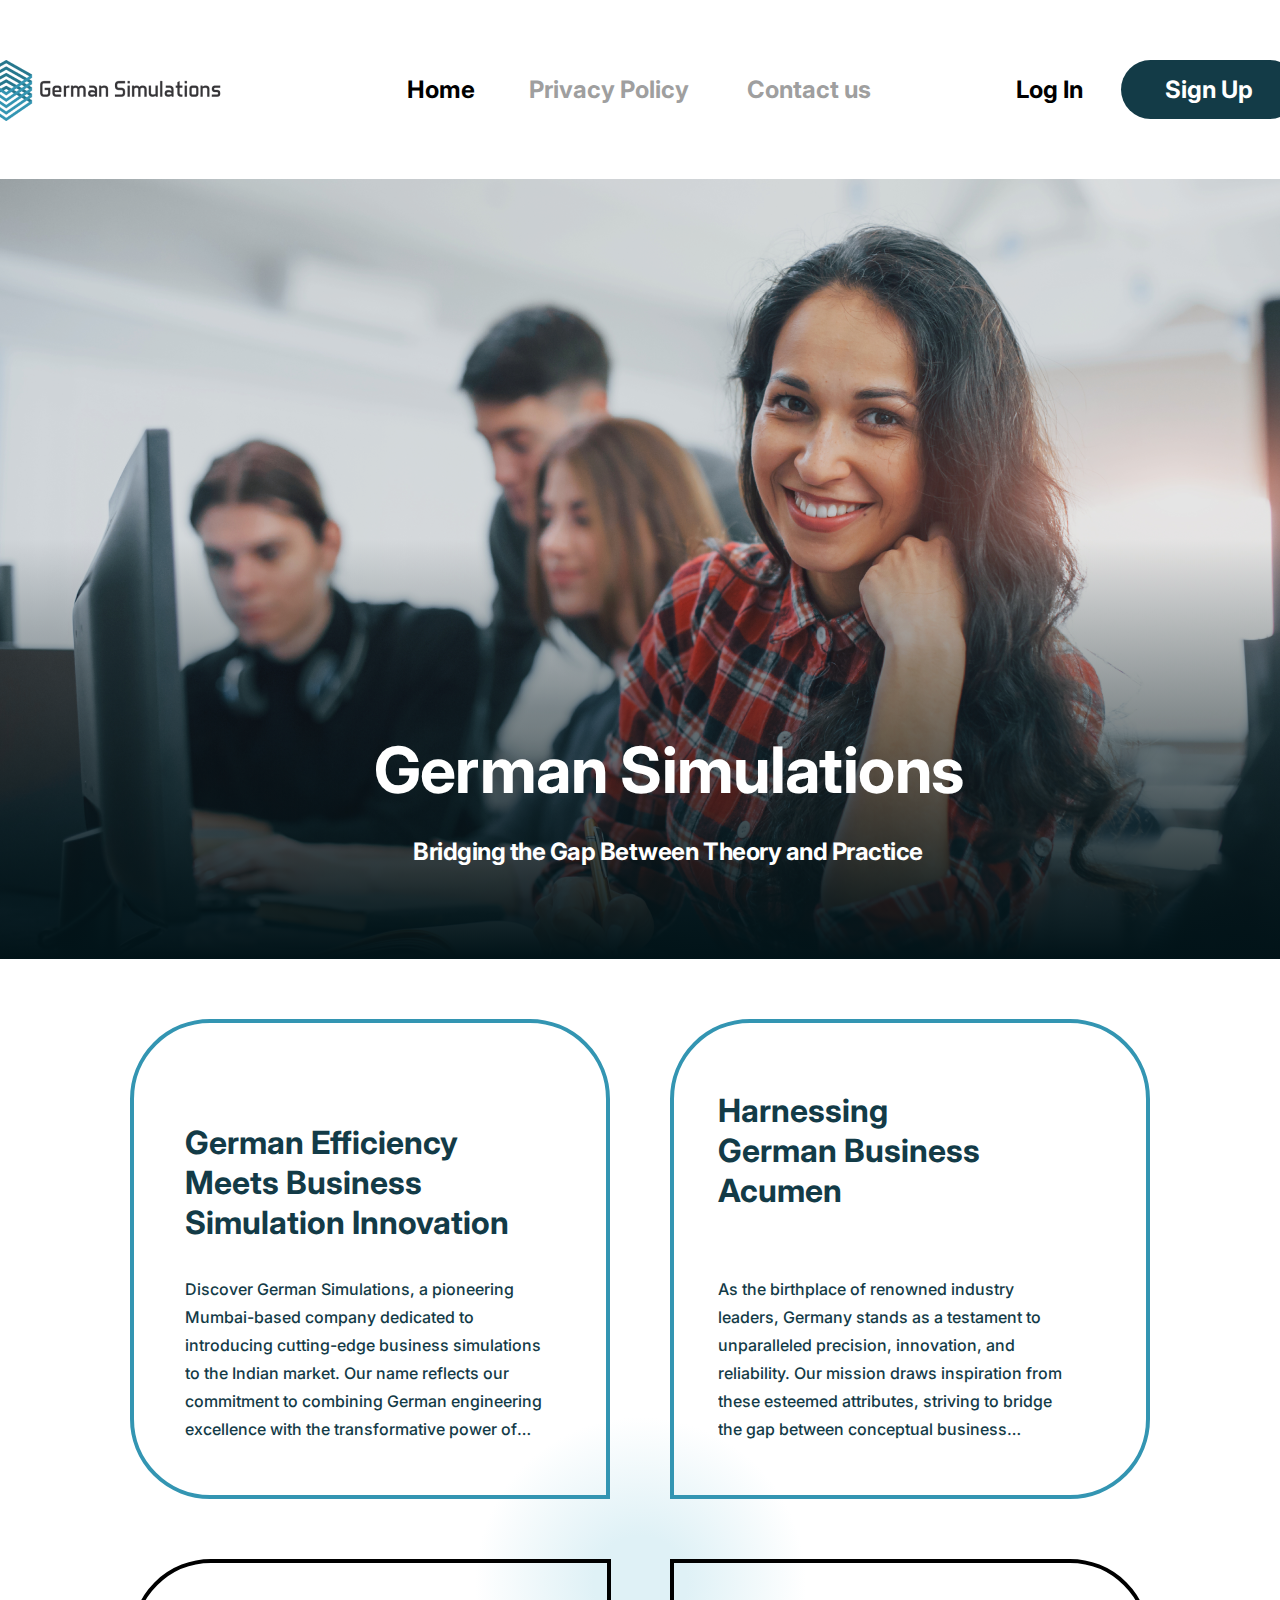
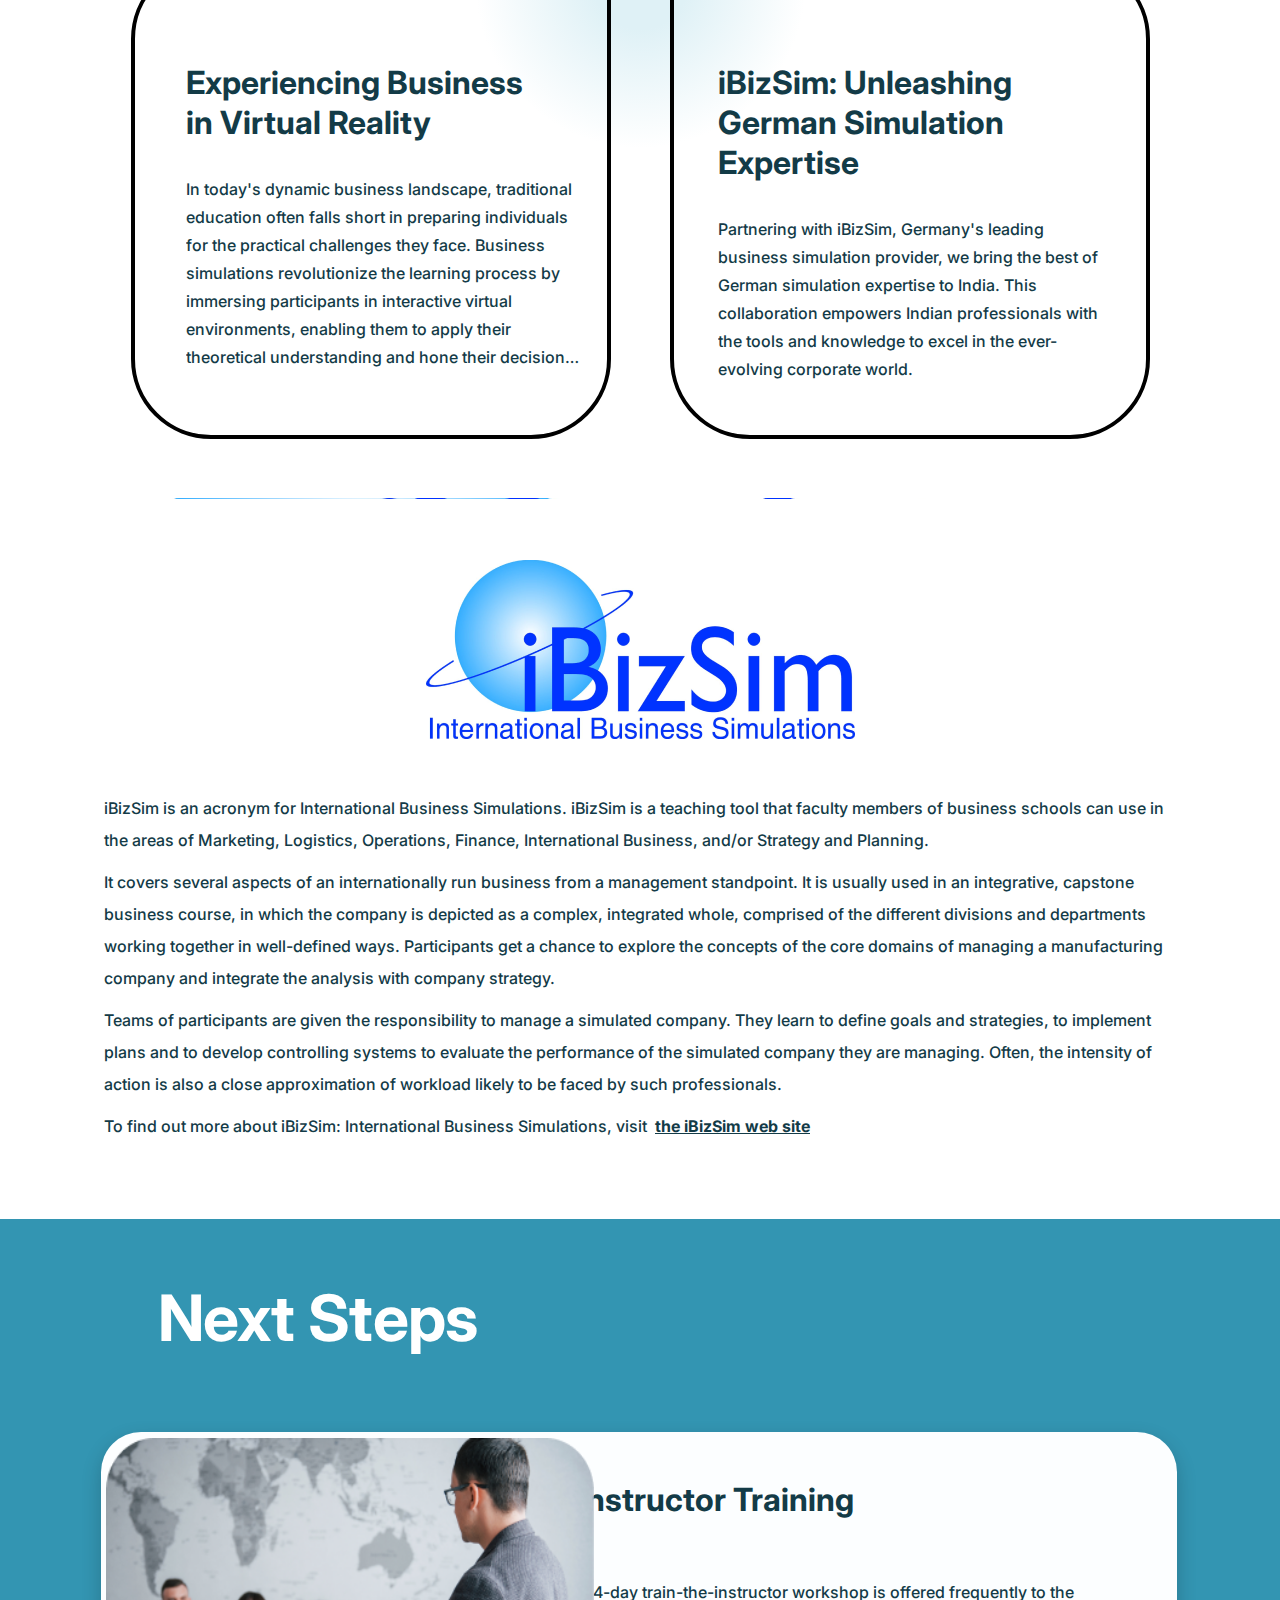
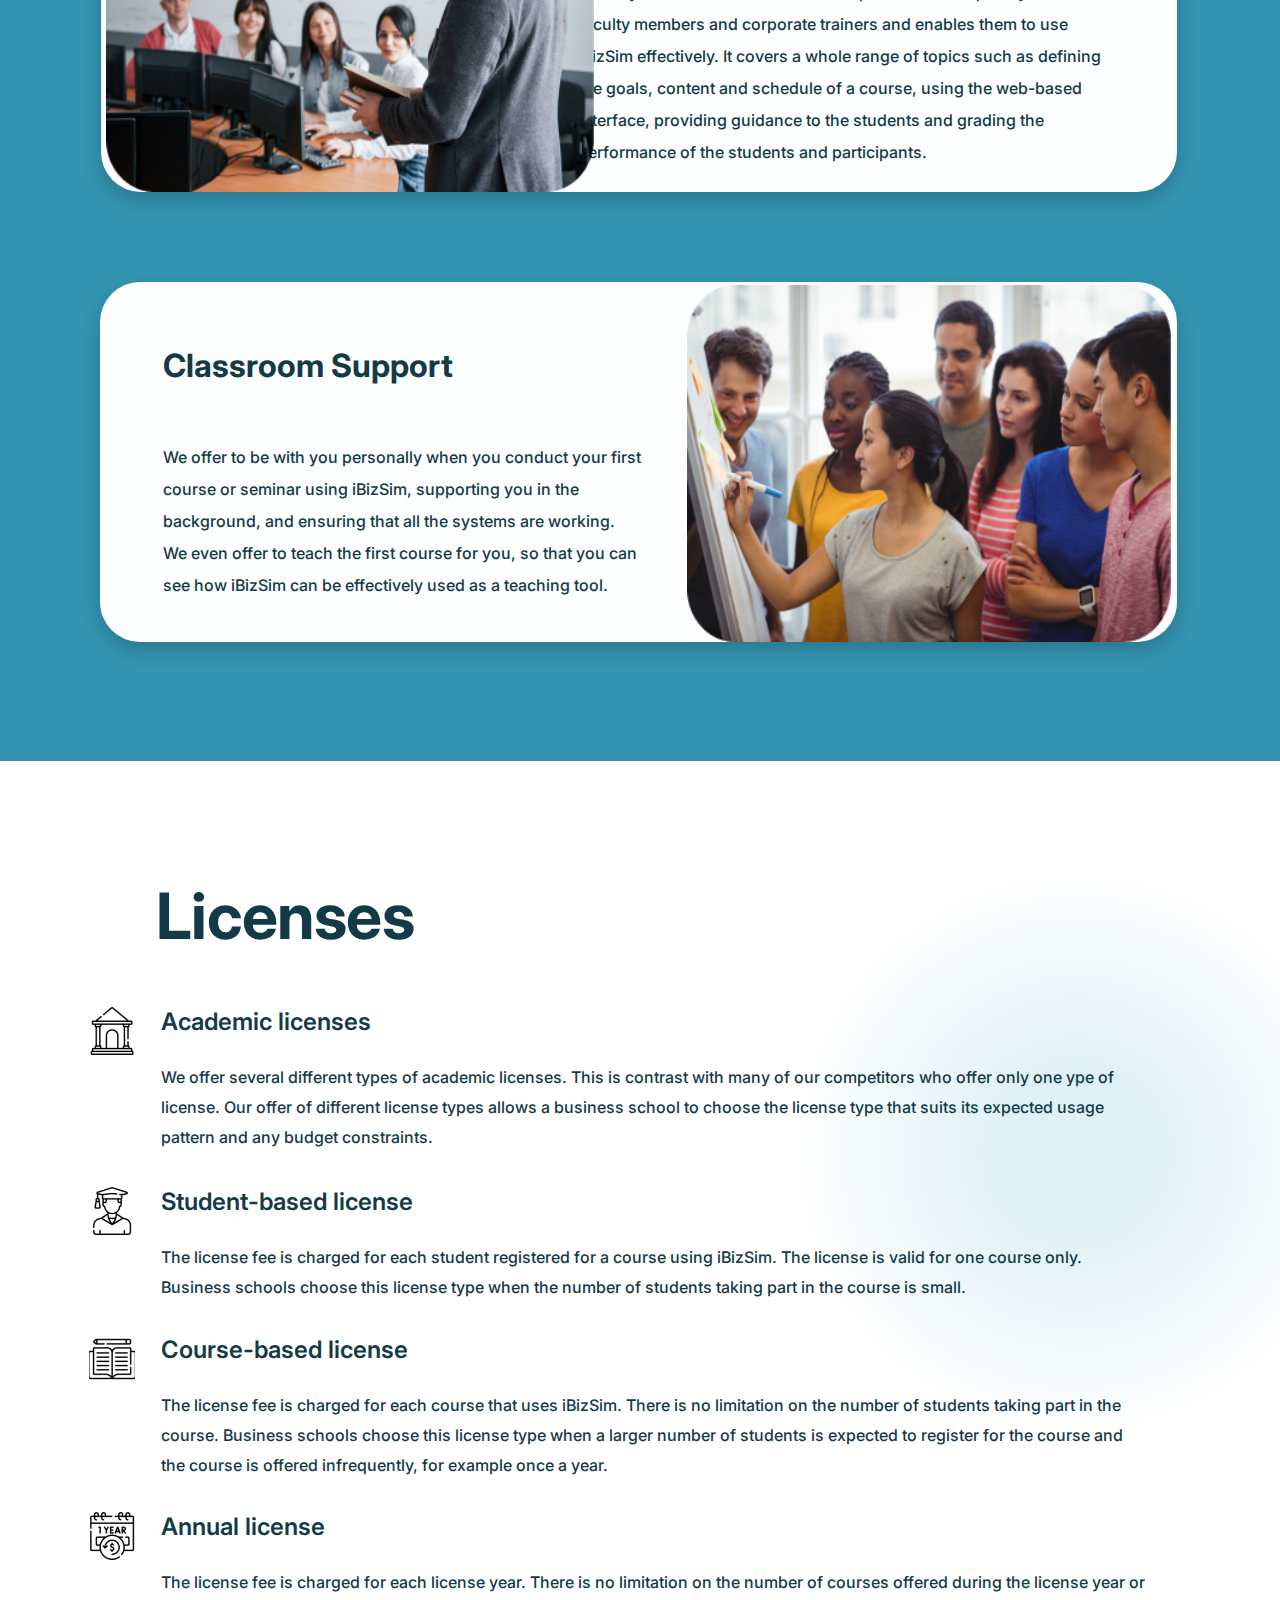
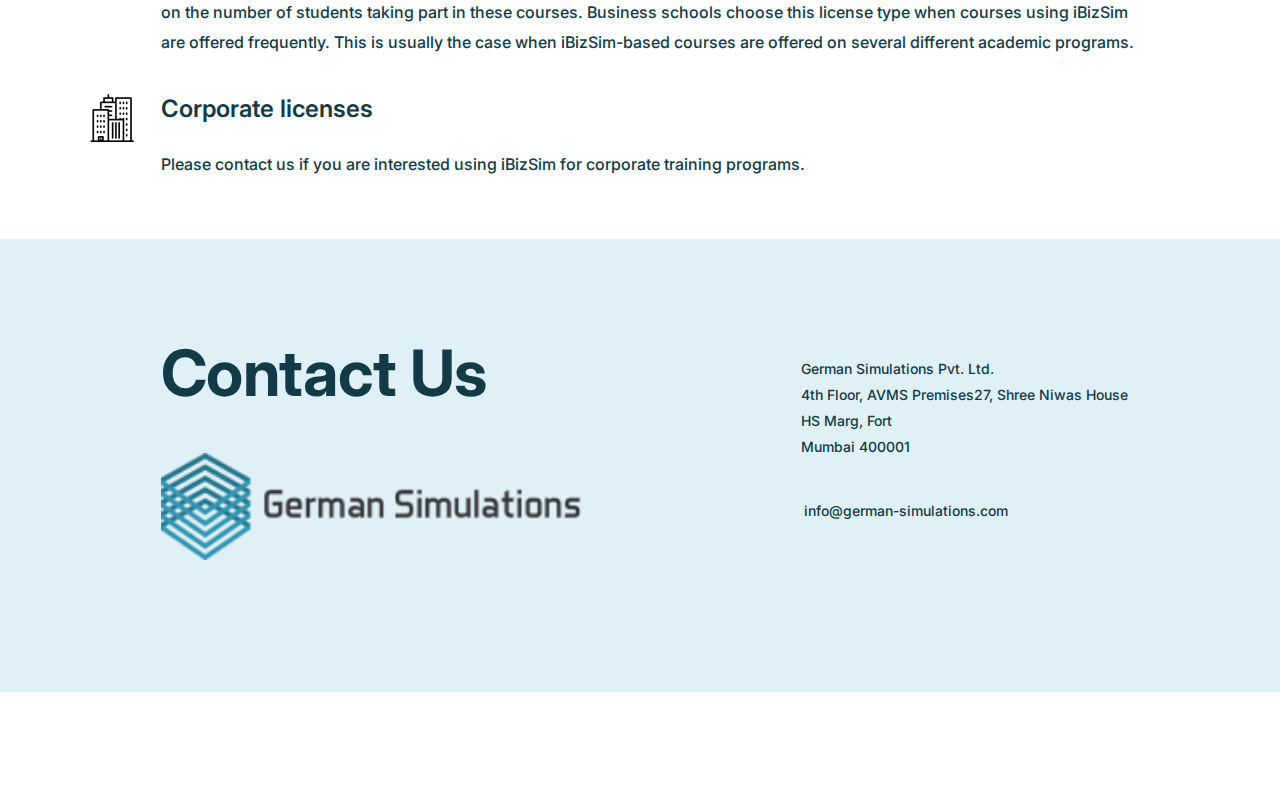
==== commit 18da37e9: "Symbol is add" ====
--- a/index.html
+++ b/index.html
@@ -139,7 +139,7 @@
                 </div>
                 <div class="ibizsim-VUL63L" data-id="1:712"><img
                         class="i-biz-sim_-symbol_1920x803-1-JVMnbz anima-loading-result" data-id="1:713"
-                        src="blob:null/6fa53001-6d07-4c17-b419-1b9bda864199" alt="iBizSim_Symbol_1920x803 1"
+                        src="./assets/images/symbol.png" alt="iBizSim_Symbol_1920x803 1"
                         onerror="this.style.visibility='hidden';" style="visibility: visible;"><img
                         class="line-2-JVMnbz anima-loading-result" data-id="1:714"
                         src="./assets/images/symbol.png" alt="Line 2"
